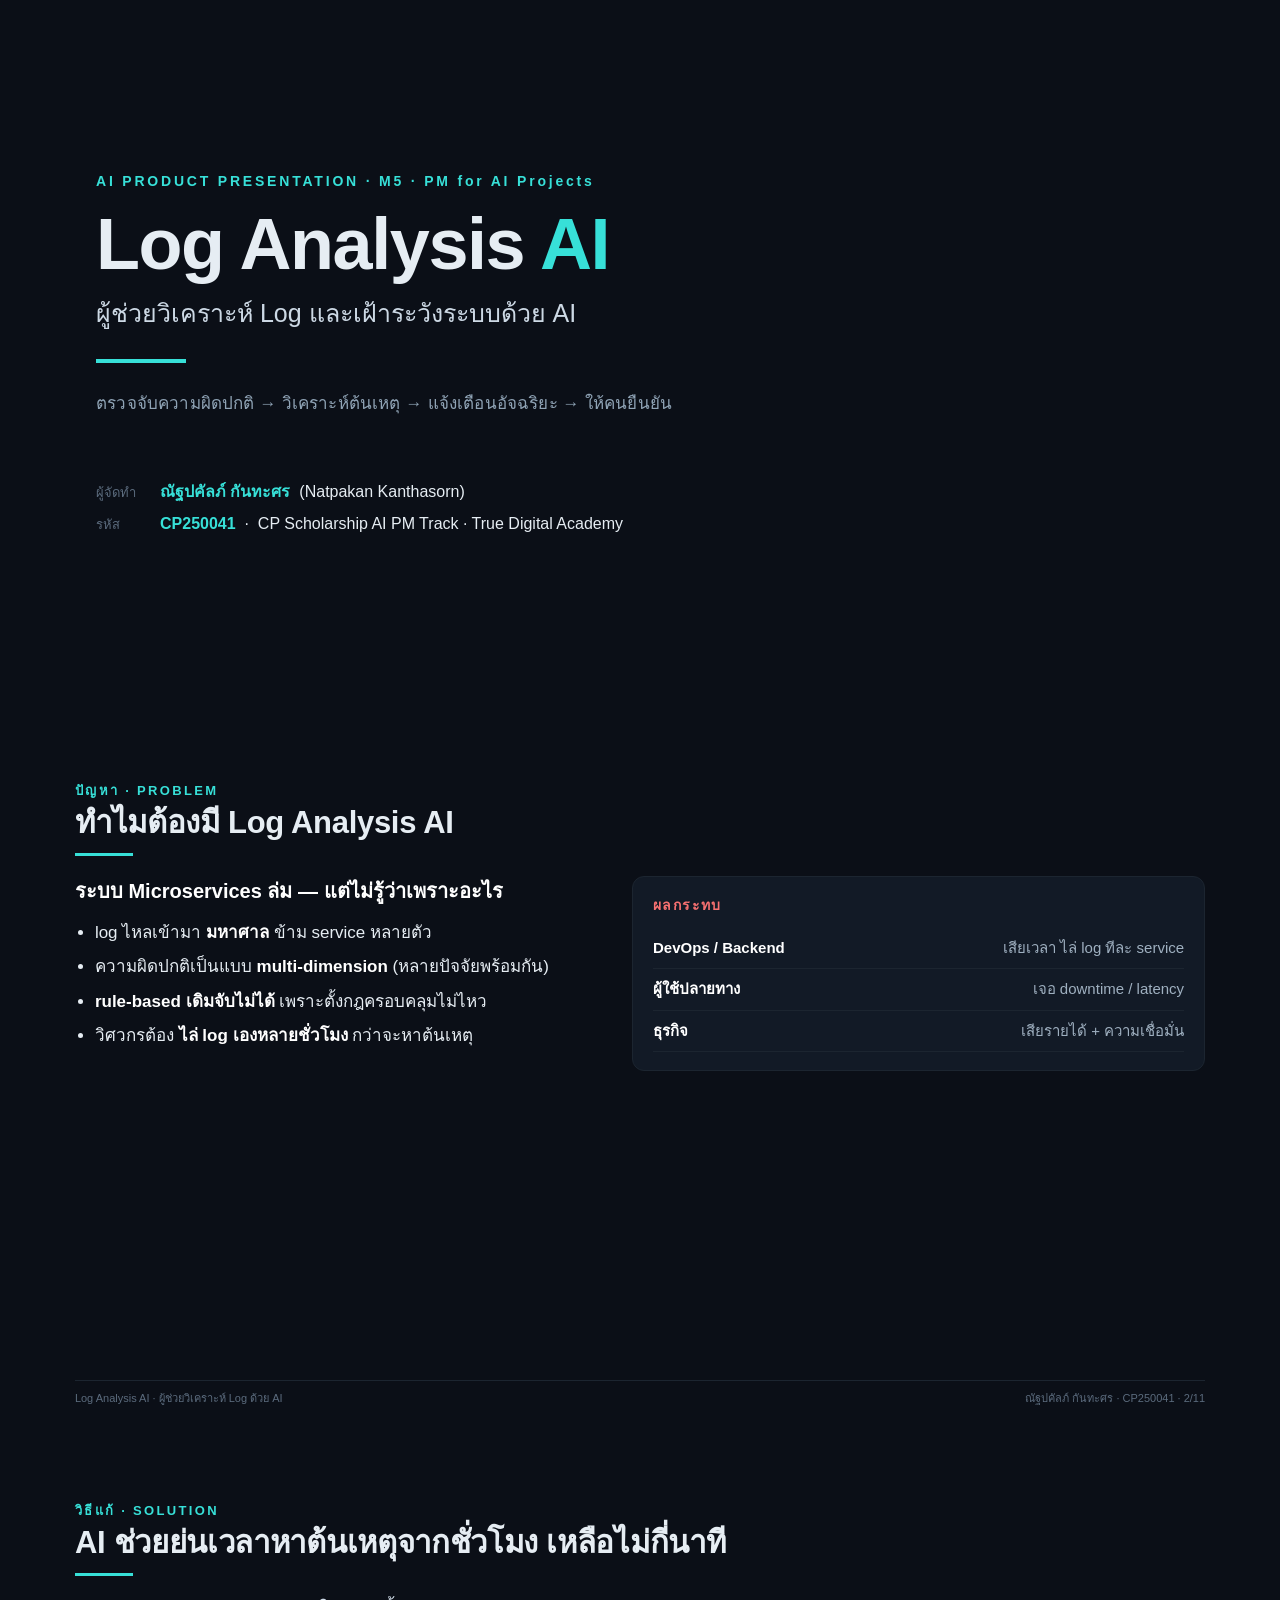
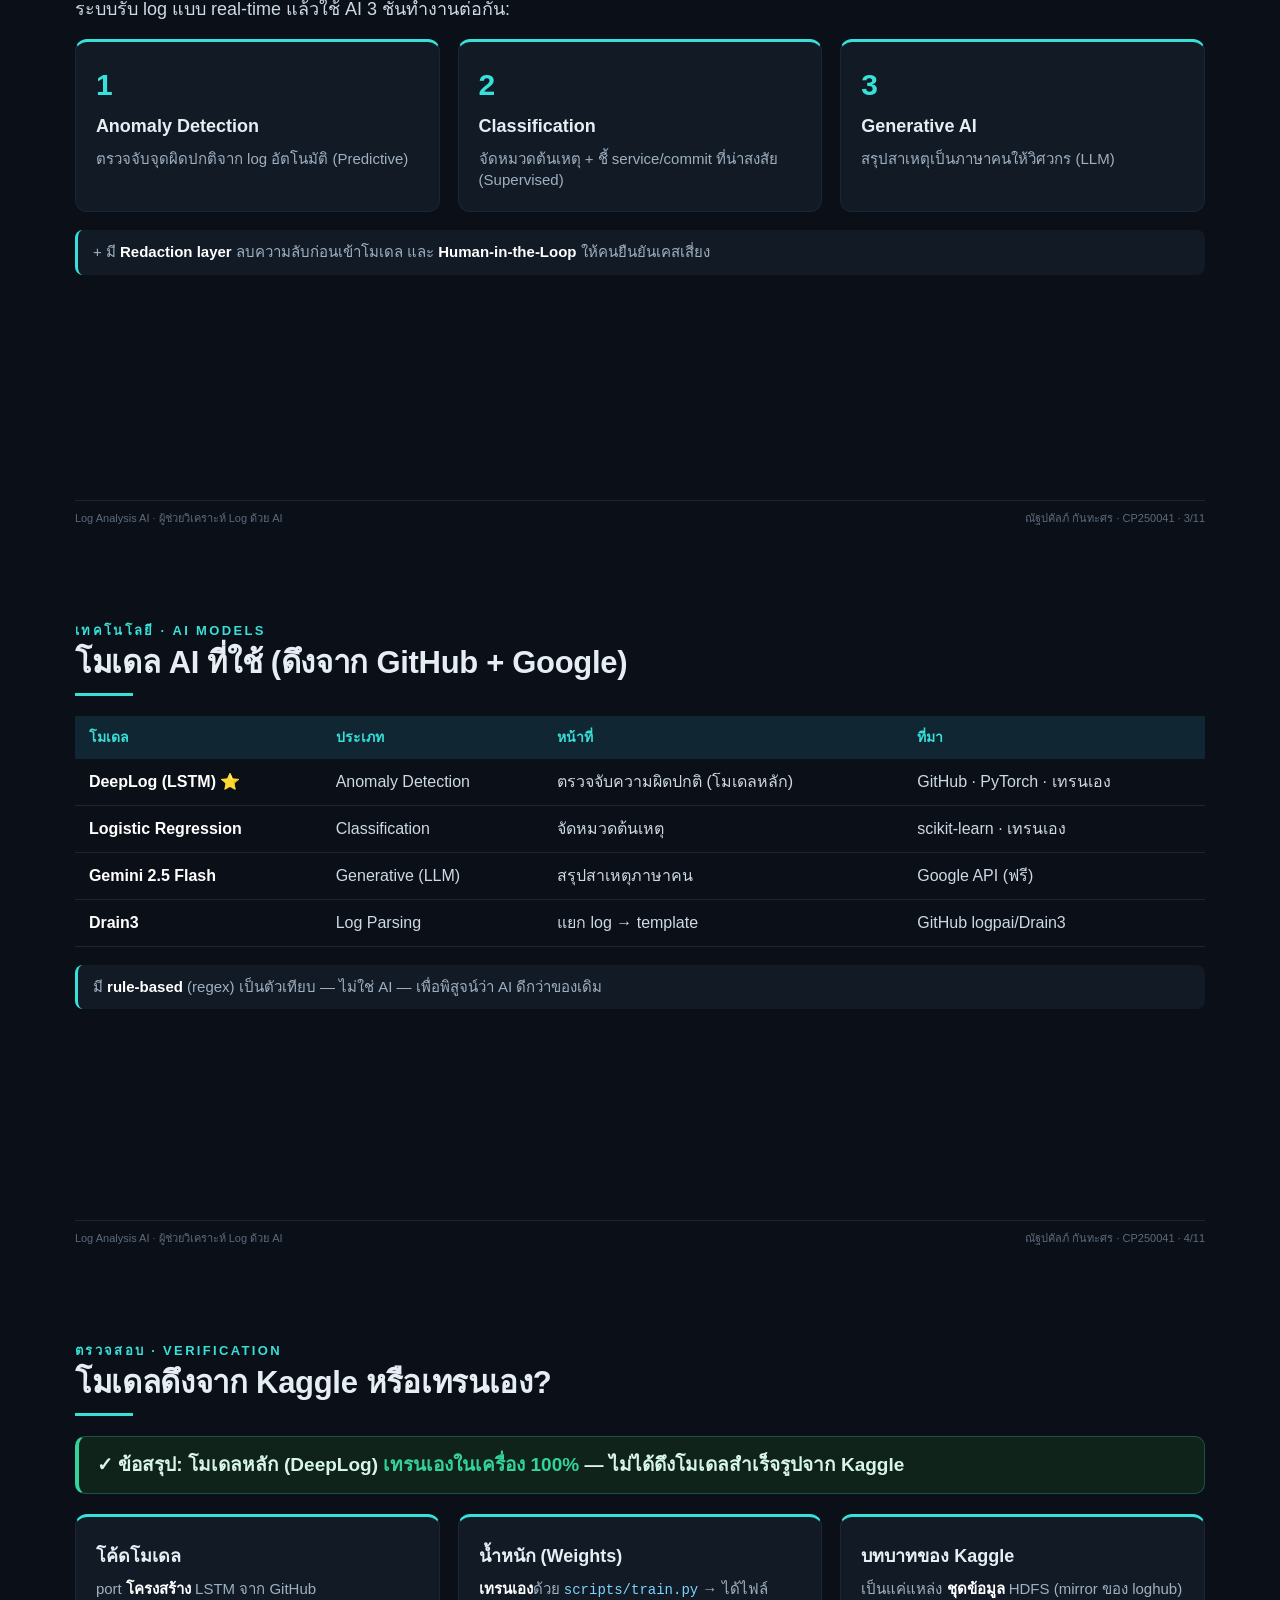
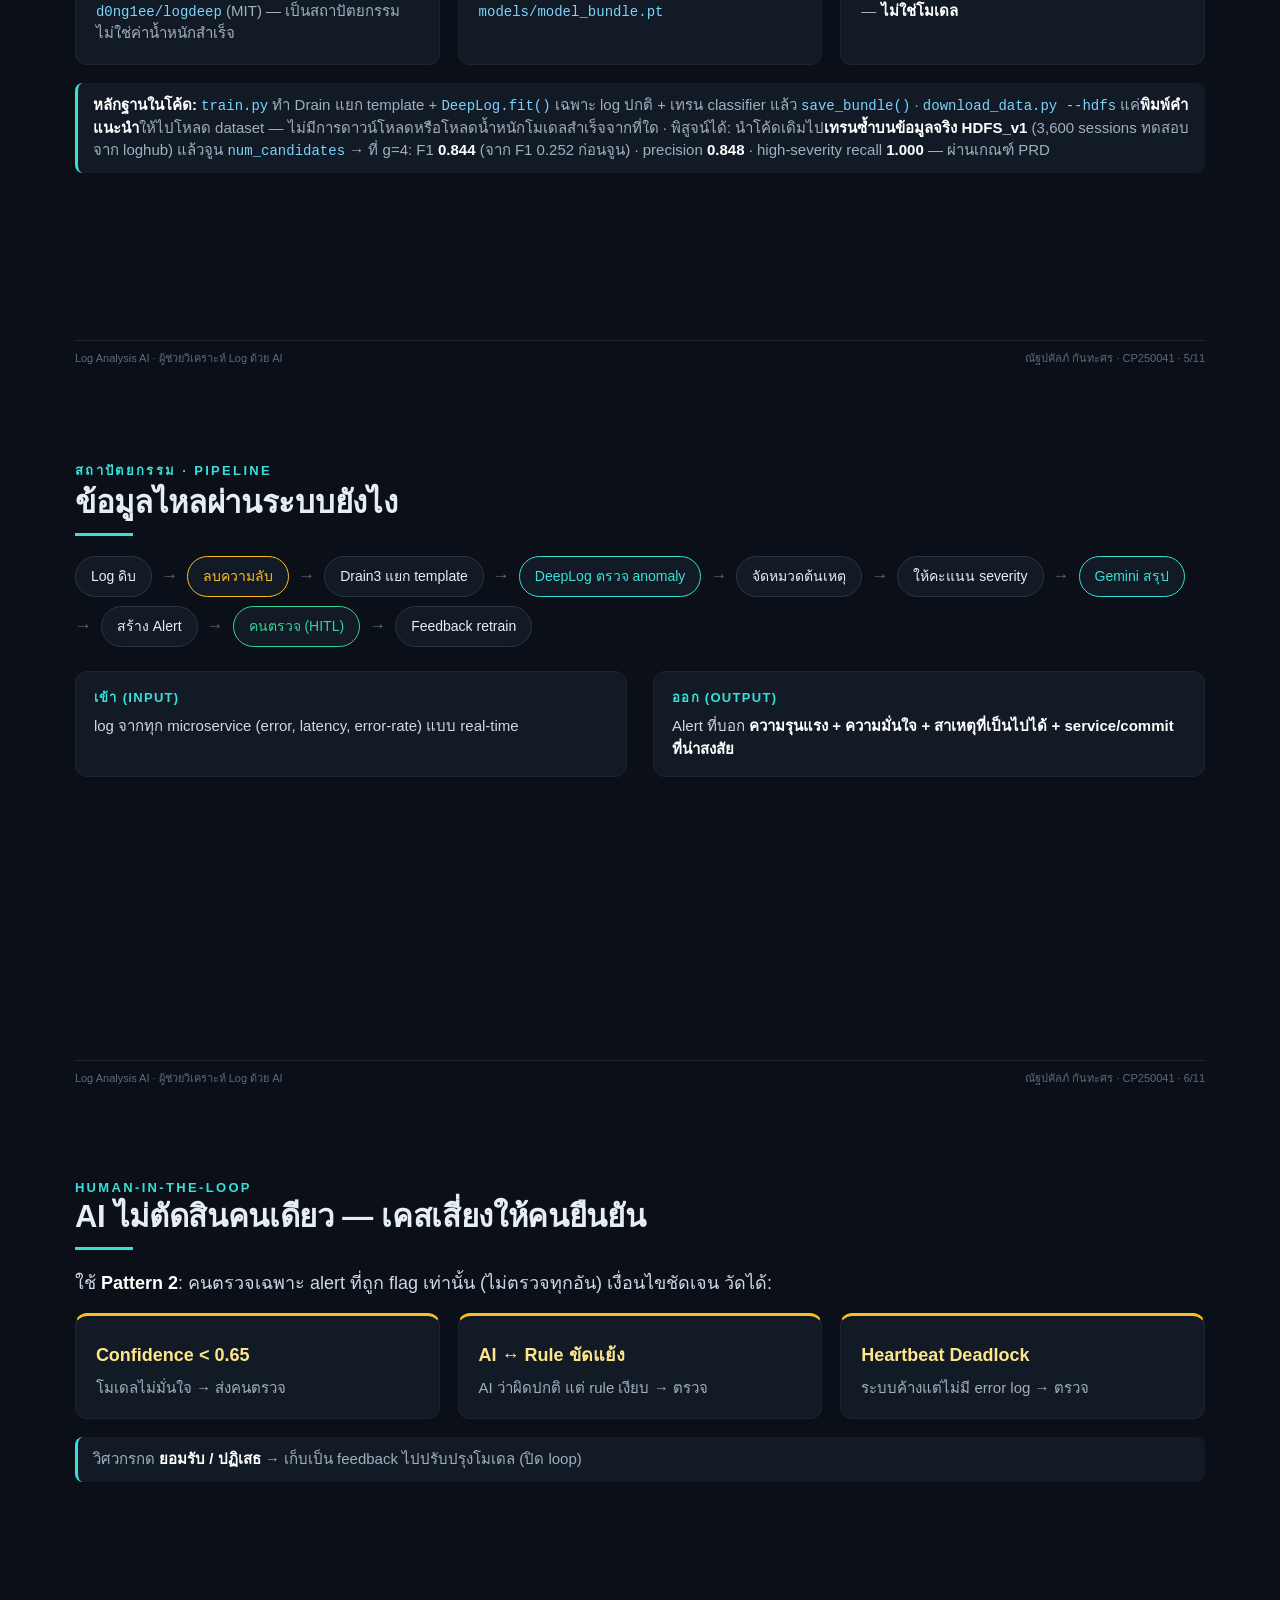
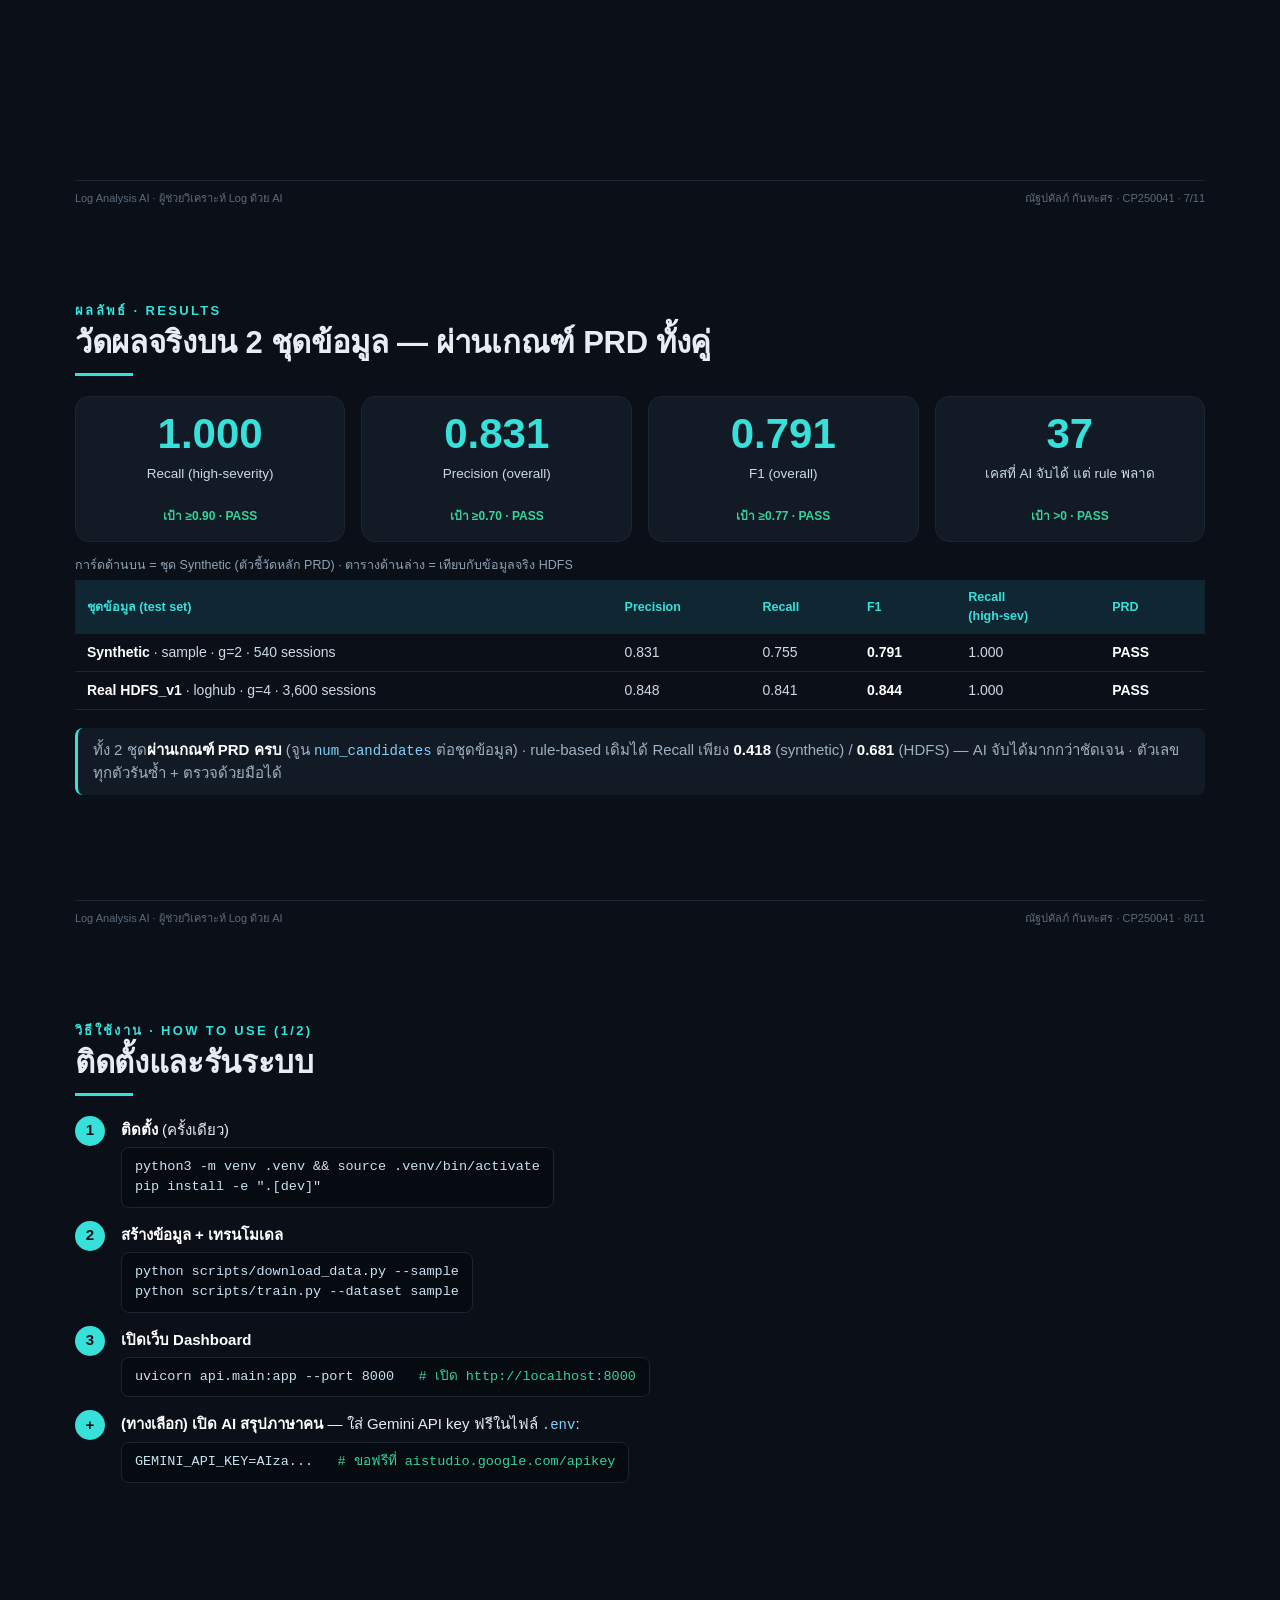
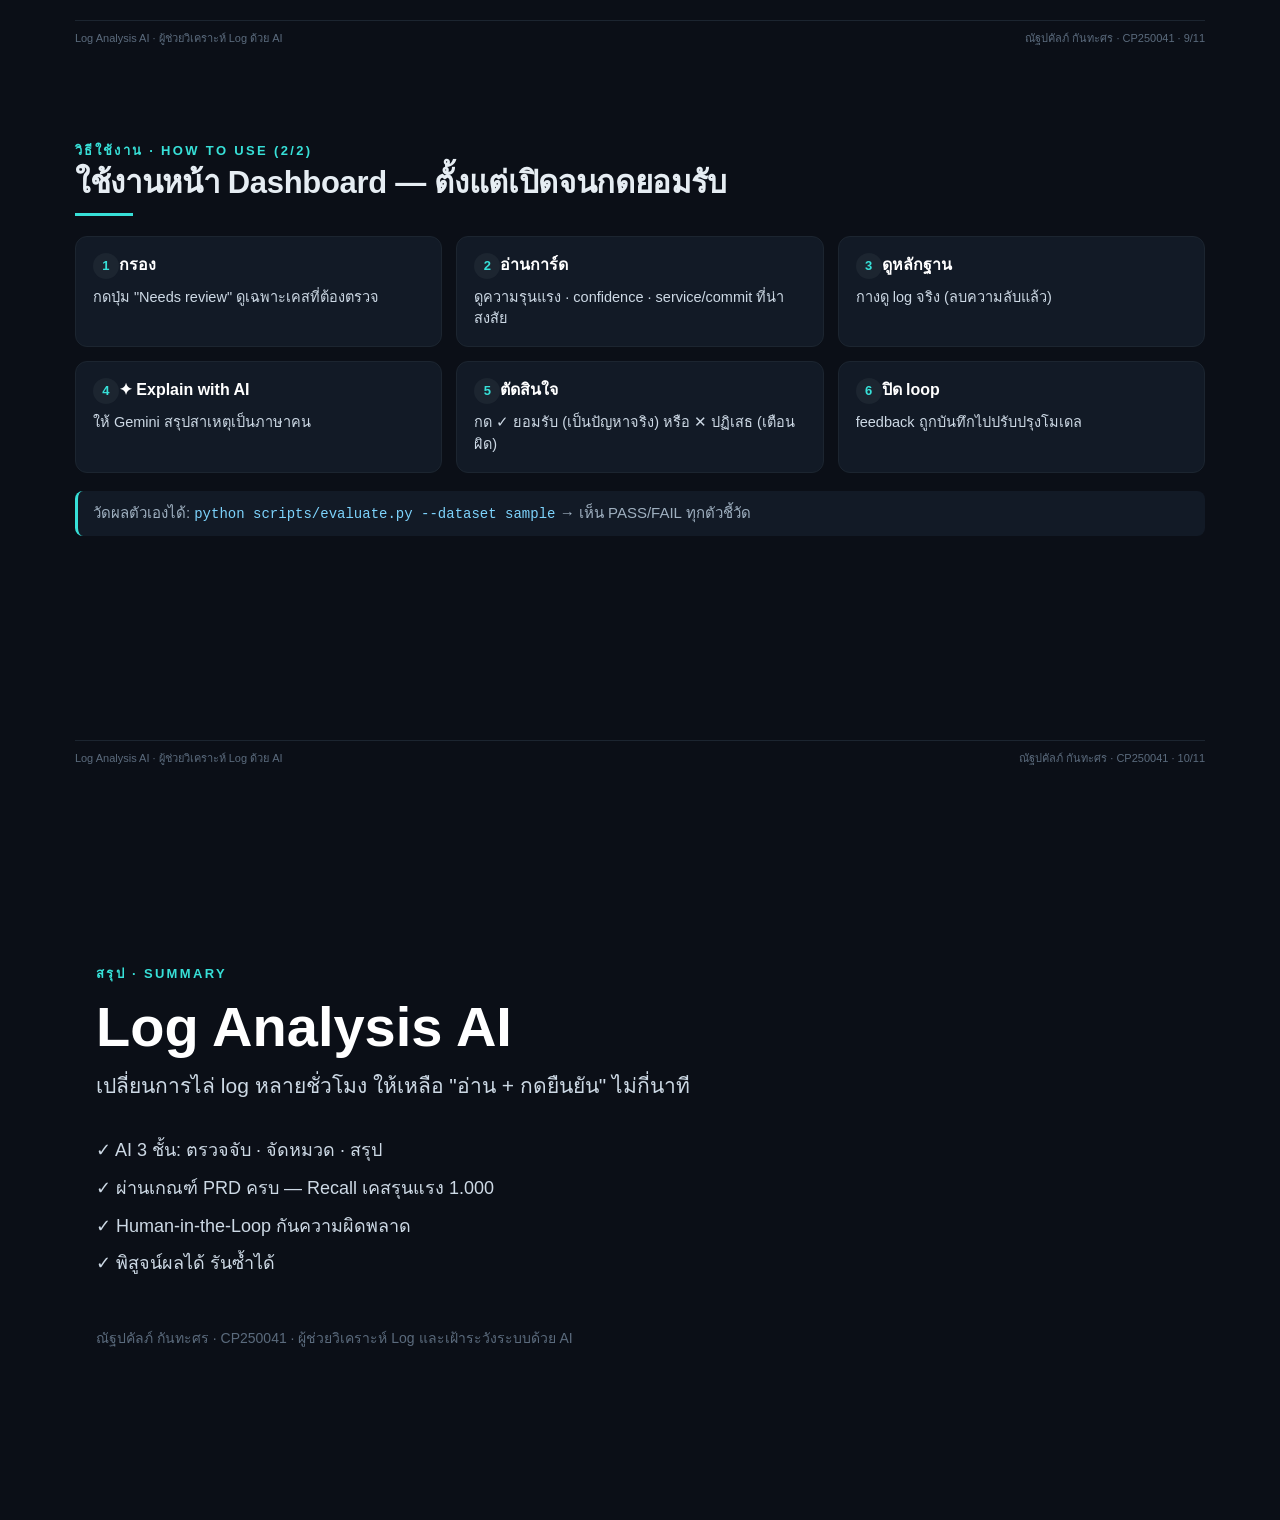
==== docs/LogAnalysisAI_Presentation.html @ 8578e6af "feat: real HDFS_v1 eval, num_candidates sweep, dataset comparison + slides - Add scripts/compare_dat" ====
<!DOCTYPE html><html lang="th"><head><meta charset="utf-8"><style>
  @page { size: 13.333in 7.5in; margin: 0; }
  * { box-sizing: border-box; margin: 0; padding: 0; }
  body { font-family: -apple-system, "Helvetica Neue", "Thonburi", sans-serif; color: #e6edf3; }
  .slide { width: 13.333in; height: 7.5in; padding: 0.62in 0.78in 0.7in; background: #0b0f17;
           page-break-after: always; position: relative; overflow: hidden; }
  .slide:last-child { page-break-after: auto; }
  .kicker { color: #37e0d8; font-size: 13px; letter-spacing: 0.18em; text-transform: uppercase; font-weight: 800; }
  .s-title { font-size: 31px; font-weight: 800; margin-top: 5px; letter-spacing: -0.01em; line-height: 1.1; }
  .rule { height: 3px; width: 58px; background: #37e0d8; margin: 13px 0 20px; }
  .content { font-size: 17px; line-height: 1.5; }
  .foot { position: absolute; left: 0.78in; right: 0.78in; bottom: 0.34in; display: flex;
          justify-content: space-between; color: #5b6b7d; font-size: 11px;
          border-top: 1px solid #1c2530; padding-top: 8px; }
  .lead { font-size: 18px; color: #cdd9e5; margin-bottom: 16px; }
  .note { margin-top: 18px; color: #9fb0c0; font-size: 15px; background: #121a26;
          border-left: 3px solid #37e0d8; padding: 11px 15px; border-radius: 8px; }
  ul { margin-left: 20px; } li { margin: 9px 0; }
  b { color: #fff; }
  code { font-family: "SF Mono", Menlo, "Thonburi", monospace; font-size: 14px; color: #7dd3fc; }
  .accent { color: #37e0d8; } .ok { color: #34d399; } .warn { color: #fbbf24; }
  .verdict { background: #10231b; border: 1px solid #1f5140; border-left: 4px solid #34d399;
             color: #d7f5e8; font-size: 19px; font-weight: 700; padding: 14px 18px;
             border-radius: 10px; margin-bottom: 20px; }
  .verdict b { color: #34d399; }

  /* cover */
  .cover { display: flex; flex-direction: column; justify-content: center; padding-left: 1in; }
  .cover-kicker { color: #37e0d8; font-size: 14px; letter-spacing: 0.2em; font-weight: 800; }
  .cover-title { font-size: 72px; font-weight: 900; letter-spacing: -0.02em; margin-top: 14px; }
  .cover-sub { font-size: 25px; color: #cdd9e5; margin-top: 8px; }
  .cover-rule { height: 4px; width: 90px; background: #37e0d8; margin: 26px 0; }
  .cover-tag { font-size: 17px; color: #8fa3b5; letter-spacing: 0.01em; }
  .cover-by { margin-top: 60px; font-size: 16px; line-height: 2; }
  .cover-by .lbl { color: #5b6b7d; display: inline-block; width: 64px; font-size: 13px; }
  .cover-by b { color: #37e0d8; }

  /* two columns */
  .two { display: flex; gap: 26px; }
  .two > div { flex: 1; }
  .big-q { font-size: 20px; color: #fff; font-weight: 700; margin-bottom: 14px; }
  .impact { background: #121a26; border: 1px solid #1c2530; border-radius: 12px; padding: 18px 20px; }
  .impact-h { color: #f87171; font-weight: 800; font-size: 14px; text-transform: uppercase; letter-spacing: 0.1em; margin-bottom: 12px; }
  .impact-row { display: flex; justify-content: space-between; padding: 9px 0; border-bottom: 1px solid #1c2530; font-size: 15px; }
  .impact-row span { color: #9fb0c0; }

  /* 3 cards */
  .cards3 { display: flex; gap: 18px; }
  .card { flex: 1; background: #121a26; border: 1px solid #1c2530; border-top: 3px solid #37e0d8;
          border-radius: 12px; padding: 20px; }
  .card-n { color: #37e0d8; font-size: 30px; font-weight: 900; }
  .card-t { font-size: 18px; font-weight: 800; margin: 6px 0 8px; }
  .card-d { color: #9fb0c0; font-size: 15px; line-height: 1.45; }
  .card.trig { border-top-color: #fbbf24; }
  .card.trig .card-t { color: #fde68a; }

  /* table */
  .tbl { width: 100%; border-collapse: collapse; font-size: 16px; }
  .tbl th { background: #102733; color: #37e0d8; text-align: left; padding: 11px 14px; font-size: 14px; }
  .tbl td { padding: 11px 14px; border-bottom: 1px solid #1c2530; color: #cdd9e5; }

  /* flow */
  .flow { display: flex; flex-wrap: wrap; align-items: center; gap: 9px; }
  .chip { background: #121a26; border: 1px solid #2a3645; border-radius: 999px; padding: 9px 15px; font-size: 14px; }
  .chip.accent { border-color: #37e0d8; color: #37e0d8; }
  .chip.warn { border-color: #fbbf24; color: #fbbf24; }
  .chip.ok { border-color: #34d399; color: #34d399; }
  .arr { color: #5b6b7d; }
  .box { background: #121a26; border: 1px solid #1c2530; border-radius: 12px; padding: 16px 18px; font-size: 15px; color: #cdd9e5; }
  .box-h { color: #37e0d8; font-weight: 800; font-size: 13px; text-transform: uppercase; letter-spacing: 0.1em; margin-bottom: 8px; }

  /* metrics */
  .metrics { display: flex; gap: 16px; }
  .metric { flex: 1; background: #121a26; border: 1px solid #1c2530; border-radius: 14px; padding: 16px 16px; text-align: center; }
  .mv { font-size: 42px; font-weight: 900; color: #37e0d8; line-height: 1; }
  .ml { font-size: 13.5px; color: #cdd9e5; margin: 9px 0 7px; min-height: 36px; }
  .mt { font-size: 12px; font-weight: 800; }
  .mt.ok { color: #34d399; }
  .cap { color: #8fa3b5; font-size: 12.5px; margin: 14px 0 6px; }
  .tbl.cmp { font-size: 14px; }
  .tbl.cmp th { padding: 8px 12px; font-size: 12.5px; }
  .tbl.cmp td { padding: 8px 12px; }
  .tbl.cmp td.ok { color: #34d399; }

  /* steps (how-to 1) */
  .steps { display: flex; flex-direction: column; gap: 13px; }
  .step { display: flex; gap: 16px; align-items: flex-start; }
  .step-n { flex: none; width: 30px; height: 30px; border-radius: 50%; background: #37e0d8; color: #0b0f17;
            font-weight: 900; display: flex; align-items: center; justify-content: center; font-size: 15px; }
  .step > div:last-child { font-size: 15px; padding-top: 3px; }
  .code { font-family: "SF Mono", Menlo, "Thonburi", monospace; font-size: 13.5px; color: #c8e1f0;
          background: #060a11; border: 1px solid #1c2530; border-radius: 8px; padding: 9px 13px; margin-top: 6px; white-space: pre-wrap; }
  .code .cmt { color: #34d399; }

  /* use grid (how-to 2) */
  .usegrid { display: grid; grid-template-columns: 1fr 1fr 1fr; gap: 14px; }
  .use { background: #121a26; border: 1px solid #1c2530; border-radius: 12px; padding: 16px 17px; font-size: 14.5px; color: #cdd9e5; position: relative; }
  .use b { font-size: 16px; }
  .use-n { width: 26px; height: 26px; border-radius: 50%; background: #1c2530; color: #37e0d8;
           font-weight: 800; display: inline-flex; align-items: center; justify-content: center; font-size: 13px; margin-bottom: 8px; }

  /* closing */
  .closing { display: flex; flex-direction: column; justify-content: center; padding-left: 1in; }
  .close-title { font-size: 56px; font-weight: 900; color: #fff; margin-top: 10px; }
  .close-sub { font-size: 21px; color: #cdd9e5; margin: 10px 0 30px; }
  .close-points { font-size: 18px; line-height: 2.1; color: #cdd9e5; }
  .close-points div { }
  .close-by { margin-top: 44px; color: #5b6b7d; font-size: 14px; }
</style></head><body>
<section class="slide cover">
      <div class="cover-kicker">AI PRODUCT PRESENTATION &middot; M5 · PM for AI Projects</div>
      <div class="cover-title">Log Analysis <span class="accent">AI</span></div>
      <div class="cover-sub">ผู้ช่วยวิเคราะห์ Log และเฝ้าระวังระบบด้วย AI</div>
      <div class="cover-rule"></div>
      <div class="cover-tag">ตรวจจับความผิดปกติ &rarr; วิเคราะห์ต้นเหตุ &rarr; แจ้งเตือนอัจฉริยะ &rarr; ให้คนยืนยัน</div>
      <div class="cover-by">
        <div><span class="lbl">ผู้จัดทำ</span><b>ณัฐปคัลภ์ กันทะศร</b> &nbsp;(Natpakan Kanthasorn)</div>
        <div><span class="lbl">รหัส</span><b>CP250041</b> &nbsp;&middot;&nbsp; CP Scholarship AI PM Track &middot; True Digital Academy</div>
      </div>
    </section>
<section class="slide">
      <div class="kicker">ปัญหา · Problem</div>
      <div class="s-title">ทำไมต้องมี Log Analysis AI</div>
      <div class="rule"></div>
      <div class="content">
      <div class="two">
        <div>
          <p class="big-q">ระบบ Microservices ล่ม — แต่ไม่รู้ว่าเพราะอะไร</p>
          <ul>
            <li>log ไหลเข้ามา <b>มหาศาล</b> ข้าม service หลายตัว</li>
            <li>ความผิดปกติเป็นแบบ <b>multi-dimension</b> (หลายปัจจัยพร้อมกัน)</li>
            <li><b>rule-based เดิมจับไม่ได้</b> เพราะตั้งกฎครอบคลุมไม่ไหว</li>
            <li>วิศวกรต้อง <b>ไล่ log เองหลายชั่วโมง</b> กว่าจะหาต้นเหตุ</li>
          </ul>
        </div>
        <div class="impact">
          <div class="impact-h">ผลกระทบ</div>
          <div class="impact-row"><b>DevOps / Backend</b><span>เสียเวลา ไล่ log ทีละ service</span></div>
          <div class="impact-row"><b>ผู้ใช้ปลายทาง</b><span>เจอ downtime / latency</span></div>
          <div class="impact-row"><b>ธุรกิจ</b><span>เสียรายได้ + ความเชื่อมั่น</span></div>
        </div>
      </div></div>
      <div class="foot"><span>Log Analysis AI &middot; ผู้ช่วยวิเคราะห์ Log ด้วย AI</span>
        <span>ณัฐปคัลภ์ กันทะศร &middot; CP250041 &middot; 2/11</span></div>
    </section>
<section class="slide">
      <div class="kicker">วิธีแก้ · Solution</div>
      <div class="s-title">AI ช่วยย่นเวลาหาต้นเหตุจากชั่วโมง เหลือไม่กี่นาที</div>
      <div class="rule"></div>
      <div class="content">
      <p class="lead">ระบบรับ log แบบ real-time แล้วใช้ AI 3 ชั้นทำงานต่อกัน:</p>
      <div class="cards3">
        <div class="card"><div class="card-n">1</div><div class="card-t">Anomaly Detection</div>
          <div class="card-d">ตรวจจับจุดผิดปกติจาก log อัตโนมัติ (Predictive)</div></div>
        <div class="card"><div class="card-n">2</div><div class="card-t">Classification</div>
          <div class="card-d">จัดหมวดต้นเหตุ + ชี้ service/commit ที่น่าสงสัย (Supervised)</div></div>
        <div class="card"><div class="card-n">3</div><div class="card-t">Generative AI</div>
          <div class="card-d">สรุปสาเหตุเป็นภาษาคนให้วิศวกร (LLM)</div></div>
      </div>
      <p class="note">+ มี <b>Redaction layer</b> ลบความลับก่อนเข้าโมเดล และ <b>Human-in-the-Loop</b> ให้คนยืนยันเคสเสี่ยง</p>
    </div>
      <div class="foot"><span>Log Analysis AI &middot; ผู้ช่วยวิเคราะห์ Log ด้วย AI</span>
        <span>ณัฐปคัลภ์ กันทะศร &middot; CP250041 &middot; 3/11</span></div>
    </section>
<section class="slide">
      <div class="kicker">เทคโนโลยี · AI Models</div>
      <div class="s-title">โมเดล AI ที่ใช้ (ดึงจาก GitHub + Google)</div>
      <div class="rule"></div>
      <div class="content">
      <table class="tbl">
        <tr><th>โมเดล</th><th>ประเภท</th><th>หน้าที่</th><th>ที่มา</th></tr>
        <tr><td><b>DeepLog (LSTM)</b> ⭐</td><td>Anomaly Detection</td><td>ตรวจจับความผิดปกติ (โมเดลหลัก)</td><td>GitHub · PyTorch · เทรนเอง</td></tr>
        <tr><td><b>Logistic Regression</b></td><td>Classification</td><td>จัดหมวดต้นเหตุ</td><td>scikit-learn · เทรนเอง</td></tr>
        <tr><td><b>Gemini 2.5 Flash</b></td><td>Generative (LLM)</td><td>สรุปสาเหตุภาษาคน</td><td>Google API (ฟรี)</td></tr>
        <tr><td><b>Drain3</b></td><td>Log Parsing</td><td>แยก log → template</td><td>GitHub logpai/Drain3</td></tr>
      </table>
      <p class="note">มี <b>rule-based</b> (regex) เป็นตัวเทียบ — ไม่ใช่ AI — เพื่อพิสูจน์ว่า AI ดีกว่าของเดิม</p>
    </div>
      <div class="foot"><span>Log Analysis AI &middot; ผู้ช่วยวิเคราะห์ Log ด้วย AI</span>
        <span>ณัฐปคัลภ์ กันทะศร &middot; CP250041 &middot; 4/11</span></div>
    </section>
<section class="slide">
      <div class="kicker">ตรวจสอบ · Verification</div>
      <div class="s-title">โมเดลดึงจาก Kaggle หรือเทรนเอง?</div>
      <div class="rule"></div>
      <div class="content">
      <div class="verdict">✓ ข้อสรุป: โมเดลหลัก (DeepLog) <b>เทรนเองในเครื่อง 100%</b> — ไม่ได้ดึงโมเดลสำเร็จรูปจาก Kaggle</div>
      <div class="cards3">
        <div class="card"><div class="card-t">โค้ดโมเดล</div>
          <div class="card-d">port <b>โครงสร้าง</b> LSTM จาก GitHub <code>d0ng1ee/logdeep</code> (MIT) — เป็นสถาปัตยกรรม ไม่ใช่ค่าน้ำหนักสำเร็จ</div></div>
        <div class="card"><div class="card-t">น้ำหนัก (Weights)</div>
          <div class="card-d"><b>เทรนเอง</b>ด้วย <code>scripts/train.py</code> → ได้ไฟล์ <code>models/model_bundle.pt</code></div></div>
        <div class="card"><div class="card-t">บทบาทของ Kaggle</div>
          <div class="card-d">เป็นแค่แหล่ง <b>ชุดข้อมูล</b> HDFS (mirror ของ loghub) — <b>ไม่ใช่โมเดล</b></div></div>
      </div>
      <p class="note"><b>หลักฐานในโค้ด:</b> <code>train.py</code> ทำ Drain แยก template + <code>DeepLog.fit()</code> เฉพาะ log ปกติ + เทรน classifier แล้ว <code>save_bundle()</code> ·
        <code>download_data.py --hdfs</code> แค่<b>พิมพ์คำแนะนำ</b>ให้ไปโหลด dataset — ไม่มีการดาวน์โหลดหรือโหลดน้ำหนักโมเดลสำเร็จจากที่ใด · พิสูจน์ได้: นำโค้ดเดิมไป<b>เทรนซ้ำบนข้อมูลจริง HDFS_v1</b> (3,600 sessions ทดสอบ จาก loghub) แล้วจูน <code>num_candidates</code> → ที่ g=4: F1 <b>0.844</b> (จาก F1 0.252 ก่อนจูน) · precision <b>0.848</b> · high-severity recall <b>1.000</b> — ผ่านเกณฑ์ PRD</p>
    </div>
      <div class="foot"><span>Log Analysis AI &middot; ผู้ช่วยวิเคราะห์ Log ด้วย AI</span>
        <span>ณัฐปคัลภ์ กันทะศร &middot; CP250041 &middot; 5/11</span></div>
    </section>
<section class="slide">
      <div class="kicker">สถาปัตยกรรม · Pipeline</div>
      <div class="s-title">ข้อมูลไหลผ่านระบบยังไง</div>
      <div class="rule"></div>
      <div class="content">
      <div class="flow"><span class="chip ">Log ดิบ</span> <span class='arr'>&rarr;</span> <span class="chip warn">ลบความลับ</span> <span class='arr'>&rarr;</span> <span class="chip ">Drain3 แยก template</span> <span class='arr'>&rarr;</span> <span class="chip accent">DeepLog ตรวจ anomaly</span> <span class='arr'>&rarr;</span> <span class="chip ">จัดหมวดต้นเหตุ</span> <span class='arr'>&rarr;</span> <span class="chip ">ให้คะแนน severity</span> <span class='arr'>&rarr;</span> <span class="chip accent">Gemini สรุป</span> <span class='arr'>&rarr;</span> <span class="chip ">สร้าง Alert</span> <span class='arr'>&rarr;</span> <span class="chip ok">คนตรวจ (HITL)</span> <span class='arr'>&rarr;</span> <span class="chip ">Feedback retrain</span></div>
      <div class="two" style="margin-top:24px">
        <div class="box"><div class="box-h">เข้า (Input)</div>
          log จากทุก microservice (error, latency, error-rate) แบบ real-time</div>
        <div class="box"><div class="box-h">ออก (Output)</div>
          Alert ที่บอก <b>ความรุนแรง + ความมั่นใจ + สาเหตุที่เป็นไปได้ + service/commit ที่น่าสงสัย</b></div>
      </div>
    </div>
      <div class="foot"><span>Log Analysis AI &middot; ผู้ช่วยวิเคราะห์ Log ด้วย AI</span>
        <span>ณัฐปคัลภ์ กันทะศร &middot; CP250041 &middot; 6/11</span></div>
    </section>
<section class="slide">
      <div class="kicker">Human-in-the-Loop</div>
      <div class="s-title">AI ไม่ตัดสินคนเดียว — เคสเสี่ยงให้คนยืนยัน</div>
      <div class="rule"></div>
      <div class="content">
      <p class="lead">ใช้ <b>Pattern 2</b>: คนตรวจเฉพาะ alert ที่ถูก flag เท่านั้น (ไม่ตรวจทุกอัน) เงื่อนไขชัดเจน วัดได้:</p>
      <div class="cards3">
        <div class="card trig"><div class="card-t">Confidence &lt; 0.65</div>
          <div class="card-d">โมเดลไม่มั่นใจ → ส่งคนตรวจ</div></div>
        <div class="card trig"><div class="card-t">AI ↔ Rule ขัดแย้ง</div>
          <div class="card-d">AI ว่าผิดปกติ แต่ rule เงียบ → ตรวจ</div></div>
        <div class="card trig"><div class="card-t">Heartbeat Deadlock</div>
          <div class="card-d">ระบบค้างแต่ไม่มี error log → ตรวจ</div></div>
      </div>
      <p class="note">วิศวกรกด <b>ยอมรับ / ปฏิเสธ</b> &rarr; เก็บเป็น feedback ไปปรับปรุงโมเดล (ปิด loop)</p>
    </div>
      <div class="foot"><span>Log Analysis AI &middot; ผู้ช่วยวิเคราะห์ Log ด้วย AI</span>
        <span>ณัฐปคัลภ์ กันทะศร &middot; CP250041 &middot; 7/11</span></div>
    </section>
<section class="slide">
      <div class="kicker">ผลลัพธ์ · Results</div>
      <div class="s-title">วัดผลจริงบน 2 ชุดข้อมูล — ผ่านเกณฑ์ PRD ทั้งคู่</div>
      <div class="rule"></div>
      <div class="content">
      <div class="metrics">
        <div class="metric"><div class="mv">1.000</div><div class="ml">Recall (high-severity)</div><div class="mt ok">เป้า ≥0.90 · PASS</div></div>
        <div class="metric"><div class="mv">0.831</div><div class="ml">Precision (overall)</div><div class="mt ok">เป้า ≥0.70 · PASS</div></div>
        <div class="metric"><div class="mv">0.791</div><div class="ml">F1 (overall)</div><div class="mt ok">เป้า ≥0.77 · PASS</div></div>
        <div class="metric"><div class="mv">37</div><div class="ml">เคสที่ AI จับได้ แต่ rule พลาด</div><div class="mt ok">เป้า &gt;0 · PASS</div></div>
      </div>
      <div class="cap">การ์ดด้านบน = ชุด Synthetic (ตัวชี้วัดหลัก PRD) · ตารางด้านล่าง = เทียบกับข้อมูลจริง HDFS</div>
      
      <table class="tbl cmp">
        <tr><th>ชุดข้อมูล (test set)</th><th>Precision</th><th>Recall</th><th>F1</th>
          <th>Recall<br>(high-sev)</th><th>PRD</th></tr>
        <tr><td><b>Synthetic</b> · sample · g=2 · 540 sessions</td>
          <td>0.831</td><td>0.755</td><td><b>0.791</b></td>
          <td>1.000</td><td class="ok"><b>PASS</b></td></tr>
        <tr><td><b>Real HDFS_v1</b> · loghub · g=4 · 3,600 sessions</td>
          <td>0.848</td><td>0.841</td><td><b>0.844</b></td>
          <td>1.000</td><td class="ok"><b>PASS</b></td></tr>
      </table>
      <p class="note">ทั้ง 2 ชุด<b>ผ่านเกณฑ์ PRD ครบ</b> (จูน <code>num_candidates</code> ต่อชุดข้อมูล) ·
        rule-based เดิมได้ Recall เพียง <b>0.418</b> (synthetic) / <b>0.681</b> (HDFS) —
        AI จับได้มากกว่าชัดเจน · ตัวเลขทุกตัวรันซ้ำ + ตรวจด้วยมือได้</p>
    </div>
      <div class="foot"><span>Log Analysis AI &middot; ผู้ช่วยวิเคราะห์ Log ด้วย AI</span>
        <span>ณัฐปคัลภ์ กันทะศร &middot; CP250041 &middot; 8/11</span></div>
    </section>
<section class="slide">
      <div class="kicker">วิธีใช้งาน · How to Use (1/2)</div>
      <div class="s-title">ติดตั้งและรันระบบ</div>
      <div class="rule"></div>
      <div class="content">
      <div class="steps">
        <div class="step"><div class="step-n">1</div><div><b>ติดตั้ง</b> (ครั้งเดียว)
          <div class="code">python3 -m venv .venv && source .venv/bin/activate
pip install -e ".[dev]"</div></div></div>
        <div class="step"><div class="step-n">2</div><div><b>สร้างข้อมูล + เทรนโมเดล</b>
          <div class="code">python scripts/download_data.py --sample
python scripts/train.py --dataset sample</div></div></div>
        <div class="step"><div class="step-n">3</div><div><b>เปิดเว็บ Dashboard</b>
          <div class="code">uvicorn api.main:app --port 8000   <span class="cmt"># เปิด http://localhost:8000</span></div></div></div>
        <div class="step"><div class="step-n">+</div><div><b>(ทางเลือก) เปิด AI สรุปภาษาคน</b> — ใส่ Gemini API key ฟรีในไฟล์ <code>.env</code>:
          <div class="code">GEMINI_API_KEY=AIza...   <span class="cmt"># ขอฟรีที่ aistudio.google.com/apikey</span></div></div></div>
      </div>
    </div>
      <div class="foot"><span>Log Analysis AI &middot; ผู้ช่วยวิเคราะห์ Log ด้วย AI</span>
        <span>ณัฐปคัลภ์ กันทะศร &middot; CP250041 &middot; 9/11</span></div>
    </section>
<section class="slide">
      <div class="kicker">วิธีใช้งาน · How to Use (2/2)</div>
      <div class="s-title">ใช้งานหน้า Dashboard — ตั้งแต่เปิดจนกดยอมรับ</div>
      <div class="rule"></div>
      <div class="content">
      <div class="usegrid">
        <div class="use"><div class="use-n">1</div><b>กรอง</b><br>กดปุ่ม "Needs review" ดูเฉพาะเคสที่ต้องตรวจ</div>
        <div class="use"><div class="use-n">2</div><b>อ่านการ์ด</b><br>ดูความรุนแรง · confidence · service/commit ที่น่าสงสัย</div>
        <div class="use"><div class="use-n">3</div><b>ดูหลักฐาน</b><br>กางดู log จริง (ลบความลับแล้ว)</div>
        <div class="use"><div class="use-n">4</div><b>✦ Explain with AI</b><br>ให้ Gemini สรุปสาเหตุเป็นภาษาคน</div>
        <div class="use"><div class="use-n">5</div><b>ตัดสินใจ</b><br>กด ✓ ยอมรับ (เป็นปัญหาจริง) หรือ ✕ ปฏิเสธ (เตือนผิด)</div>
        <div class="use"><div class="use-n">6</div><b>ปิด loop</b><br>feedback ถูกบันทึกไปปรับปรุงโมเดล</div>
      </div>
      <p class="note">วัดผลตัวเองได้: <code>python scripts/evaluate.py --dataset sample</code> → เห็น PASS/FAIL ทุกตัวชี้วัด</p>
    </div>
      <div class="foot"><span>Log Analysis AI &middot; ผู้ช่วยวิเคราะห์ Log ด้วย AI</span>
        <span>ณัฐปคัลภ์ กันทะศร &middot; CP250041 &middot; 10/11</span></div>
    </section>
<section class="slide closing">
      <div class="kicker">สรุป · Summary</div>
      <div class="close-title">Log Analysis AI</div>
      <div class="close-sub">เปลี่ยนการไล่ log หลายชั่วโมง ให้เหลือ "อ่าน + กดยืนยัน" ไม่กี่นาที</div>
      <div class="close-points">
        <div>✓ AI 3 ชั้น: ตรวจจับ · จัดหมวด · สรุป</div>
        <div>✓ ผ่านเกณฑ์ PRD ครบ — Recall เคสรุนแรง 1.000</div>
        <div>✓ Human-in-the-Loop กันความผิดพลาด</div>
        <div>✓ พิสูจน์ผลได้ รันซ้ำได้</div>
      </div>
      <div class="close-by">ณัฐปคัลภ์ กันทะศร &middot; CP250041 &middot; ผู้ช่วยวิเคราะห์ Log และเฝ้าระวังระบบด้วย AI</div>
    </section></body></html>
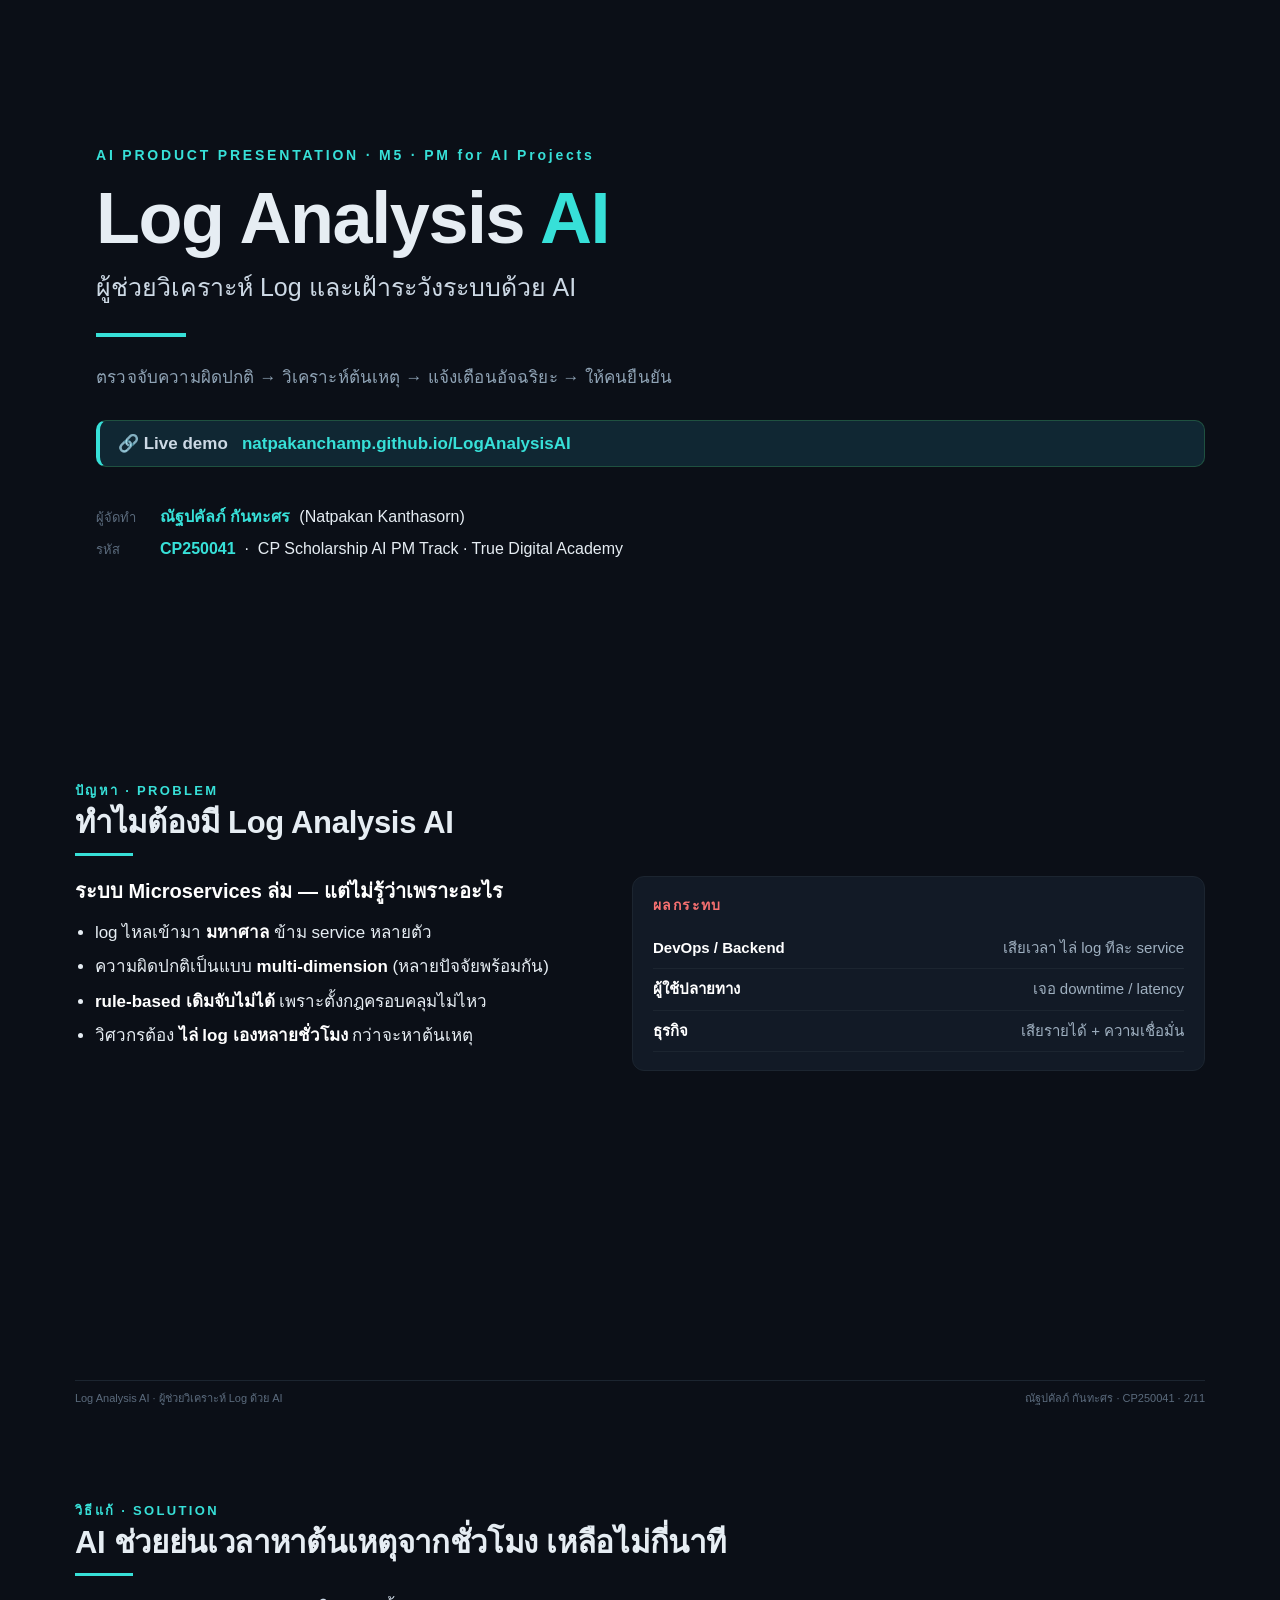
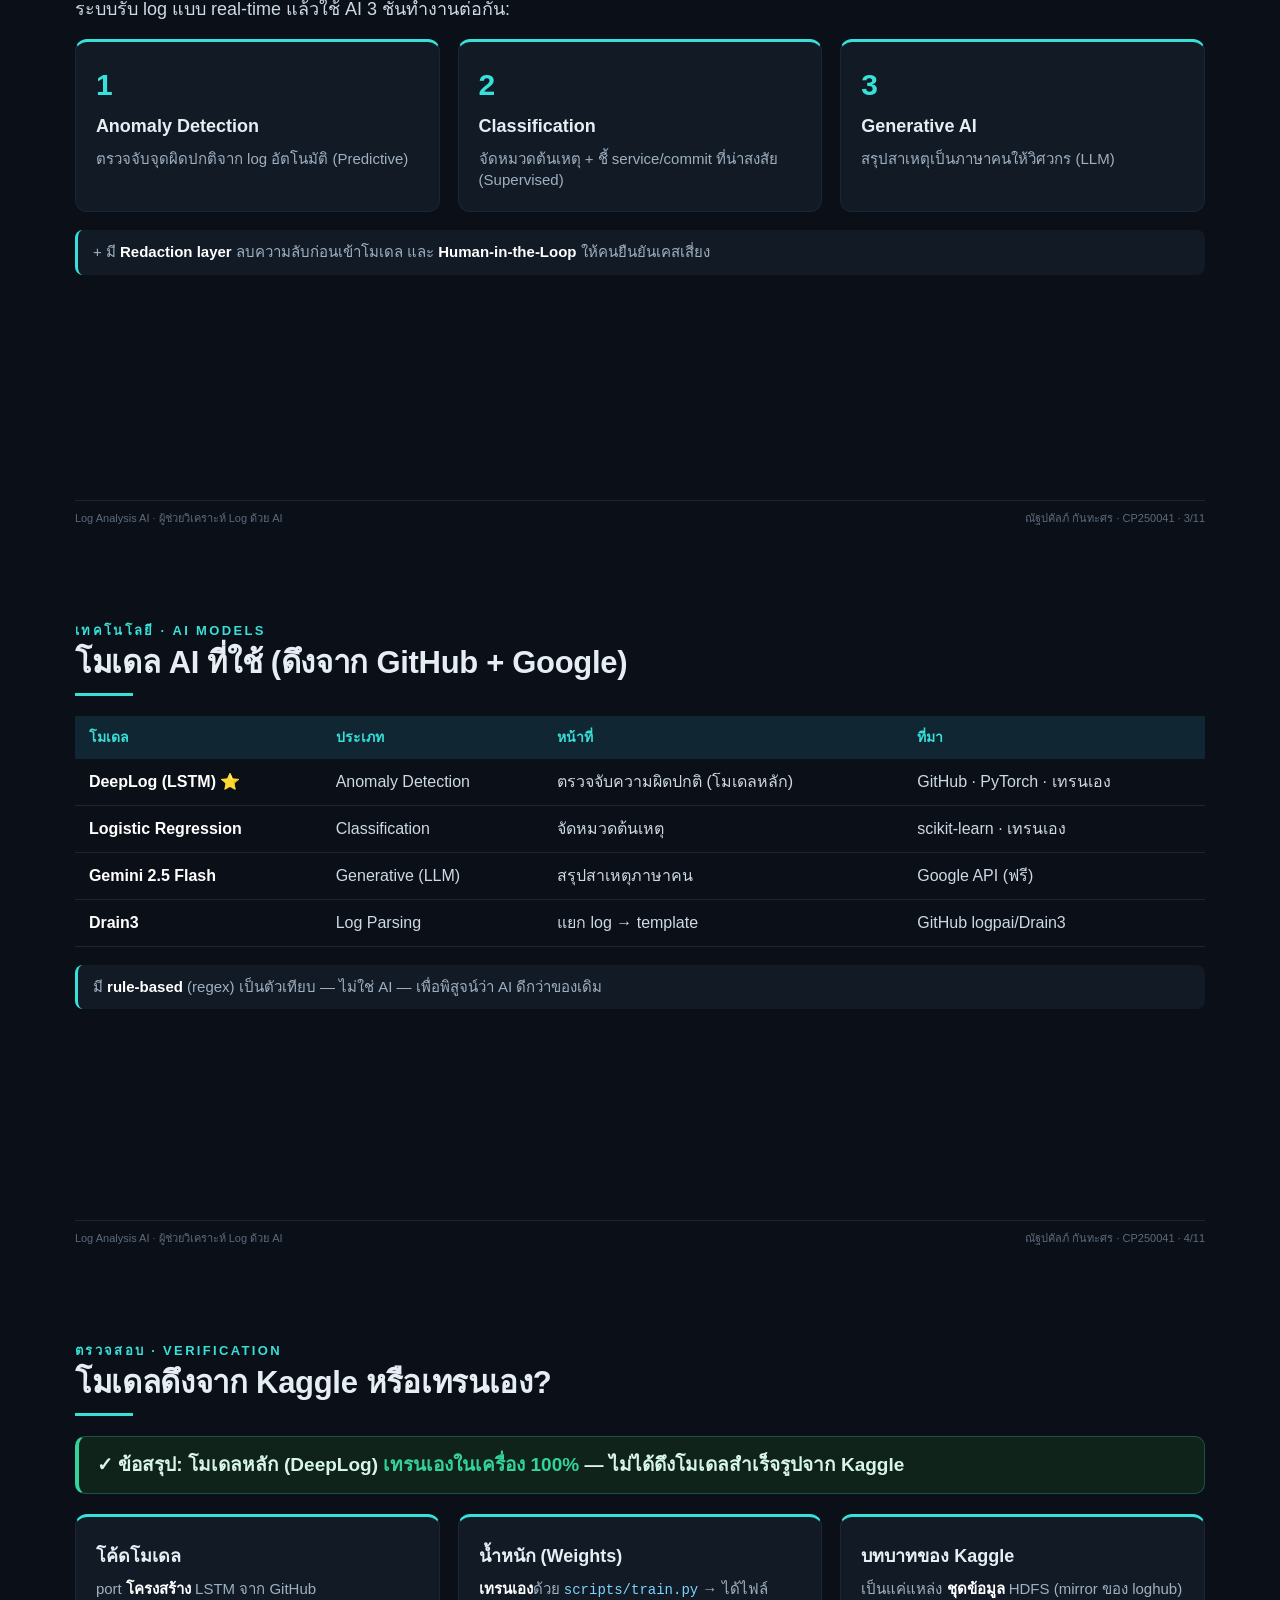
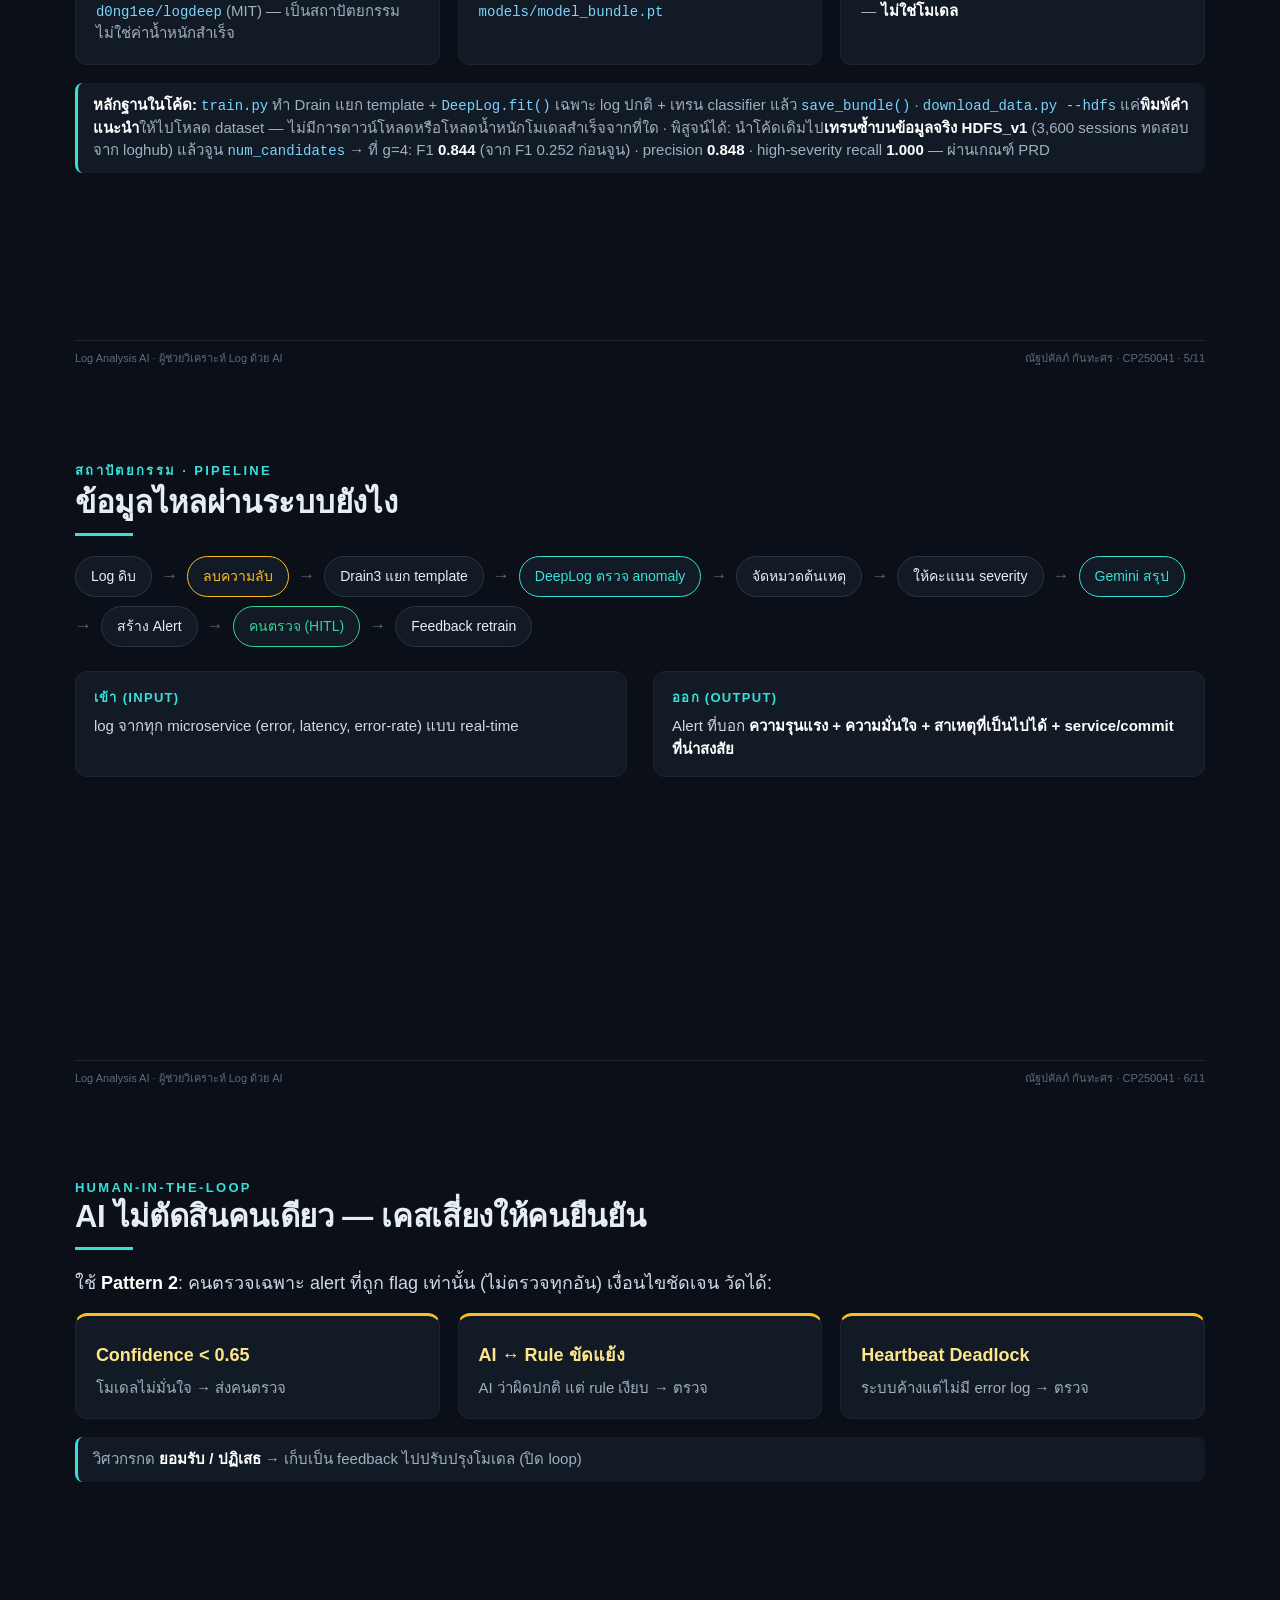
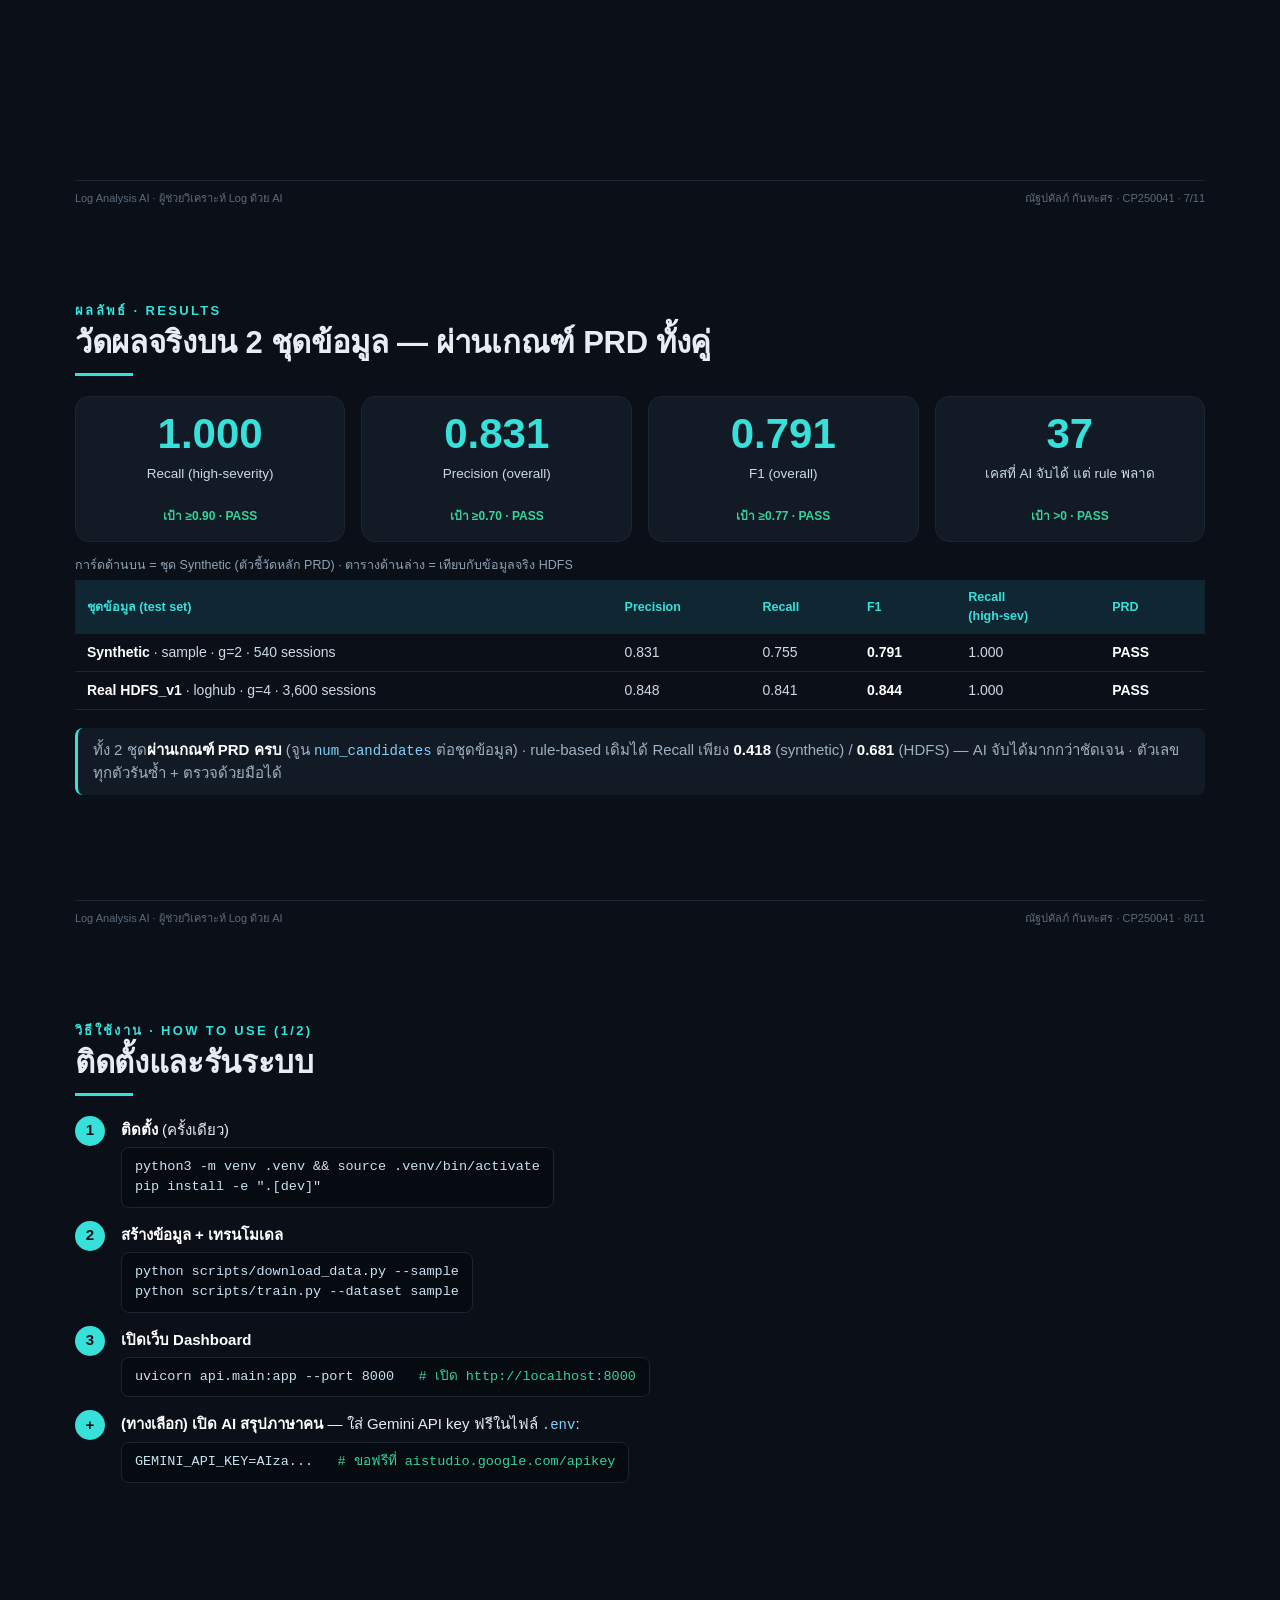
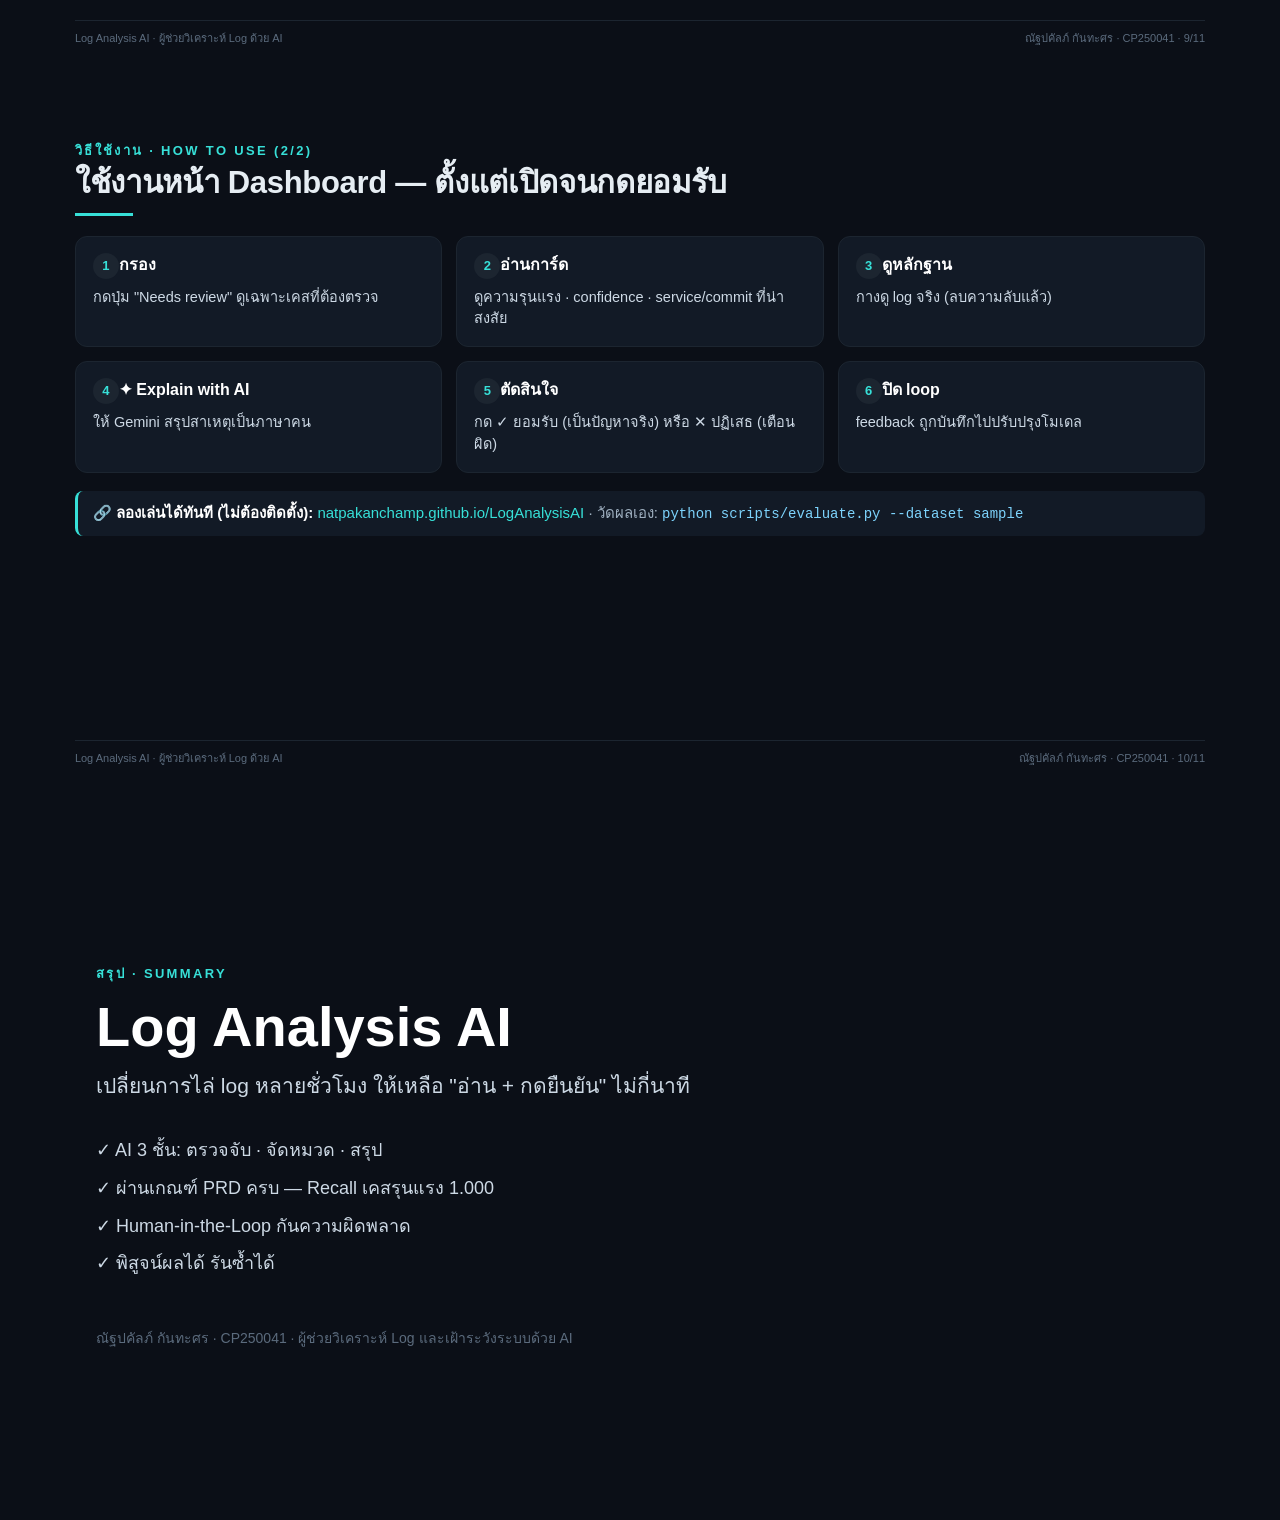
==== commit 85221f7a: "docs: add live GitHub Pages demo link to presentation (cover + how-to)" ====
--- a/docs/LogAnalysisAI_Presentation.html
+++ b/docs/LogAnalysisAI_Presentation.html
@@ -31,7 +31,11 @@
   .cover-sub { font-size: 25px; color: #cdd9e5; margin-top: 8px; }
   .cover-rule { height: 4px; width: 90px; background: #37e0d8; margin: 26px 0; }
   .cover-tag { font-size: 17px; color: #8fa3b5; letter-spacing: 0.01em; }
-  .cover-by { margin-top: 60px; font-size: 16px; line-height: 2; }
+  .cover-demo { margin-top: 30px; font-size: 17px; color: #cdd9e5; font-weight: 700;
+                background: #102733; border: 1px solid #1f5140; border-left: 4px solid #37e0d8;
+                border-radius: 10px; padding: 12px 18px; display: inline-block; }
+  .cover-demo a { color: #37e0d8; text-decoration: none; }
+  .cover-by { margin-top: 34px; font-size: 16px; line-height: 2; }
   .cover-by .lbl { color: #5b6b7d; display: inline-block; width: 64px; font-size: 13px; }
   .cover-by b { color: #37e0d8; }
 
@@ -113,6 +117,8 @@
       <div class="cover-sub">ผู้ช่วยวิเคราะห์ Log และเฝ้าระวังระบบด้วย AI</div>
       <div class="cover-rule"></div>
       <div class="cover-tag">ตรวจจับความผิดปกติ &rarr; วิเคราะห์ต้นเหตุ &rarr; แจ้งเตือนอัจฉริยะ &rarr; ให้คนยืนยัน</div>
+      <div class="cover-demo">🔗 Live demo &nbsp;
+        <a href="https://natpakanchamp.github.io/LogAnalysisAI/">natpakanchamp.github.io/LogAnalysisAI</a></div>
       <div class="cover-by">
         <div><span class="lbl">ผู้จัดทำ</span><b>ณัฐปคัลภ์ กันทะศร</b> &nbsp;(Natpakan Kanthasorn)</div>
         <div><span class="lbl">รหัส</span><b>CP250041</b> &nbsp;&middot;&nbsp; CP Scholarship AI PM Track &middot; True Digital Academy</div>
@@ -298,7 +304,9 @@
         <div class="use"><div class="use-n">5</div><b>ตัดสินใจ</b><br>กด ✓ ยอมรับ (เป็นปัญหาจริง) หรือ ✕ ปฏิเสธ (เตือนผิด)</div>
         <div class="use"><div class="use-n">6</div><b>ปิด loop</b><br>feedback ถูกบันทึกไปปรับปรุงโมเดล</div>
       </div>
-      <p class="note">วัดผลตัวเองได้: <code>python scripts/evaluate.py --dataset sample</code> → เห็น PASS/FAIL ทุกตัวชี้วัด</p>
+      <p class="note">🔗 <b>ลองเล่นได้ทันที (ไม่ต้องติดตั้ง):</b>
+        <a href="https://natpakanchamp.github.io/LogAnalysisAI/" style="color:#37e0d8;text-decoration:none">natpakanchamp.github.io/LogAnalysisAI</a>
+        &middot; วัดผลเอง: <code>python scripts/evaluate.py --dataset sample</code></p>
     </div>
       <div class="foot"><span>Log Analysis AI &middot; ผู้ช่วยวิเคราะห์ Log ด้วย AI</span>
         <span>ณัฐปคัลภ์ กันทะศร &middot; CP250041 &middot; 10/11</span></div>
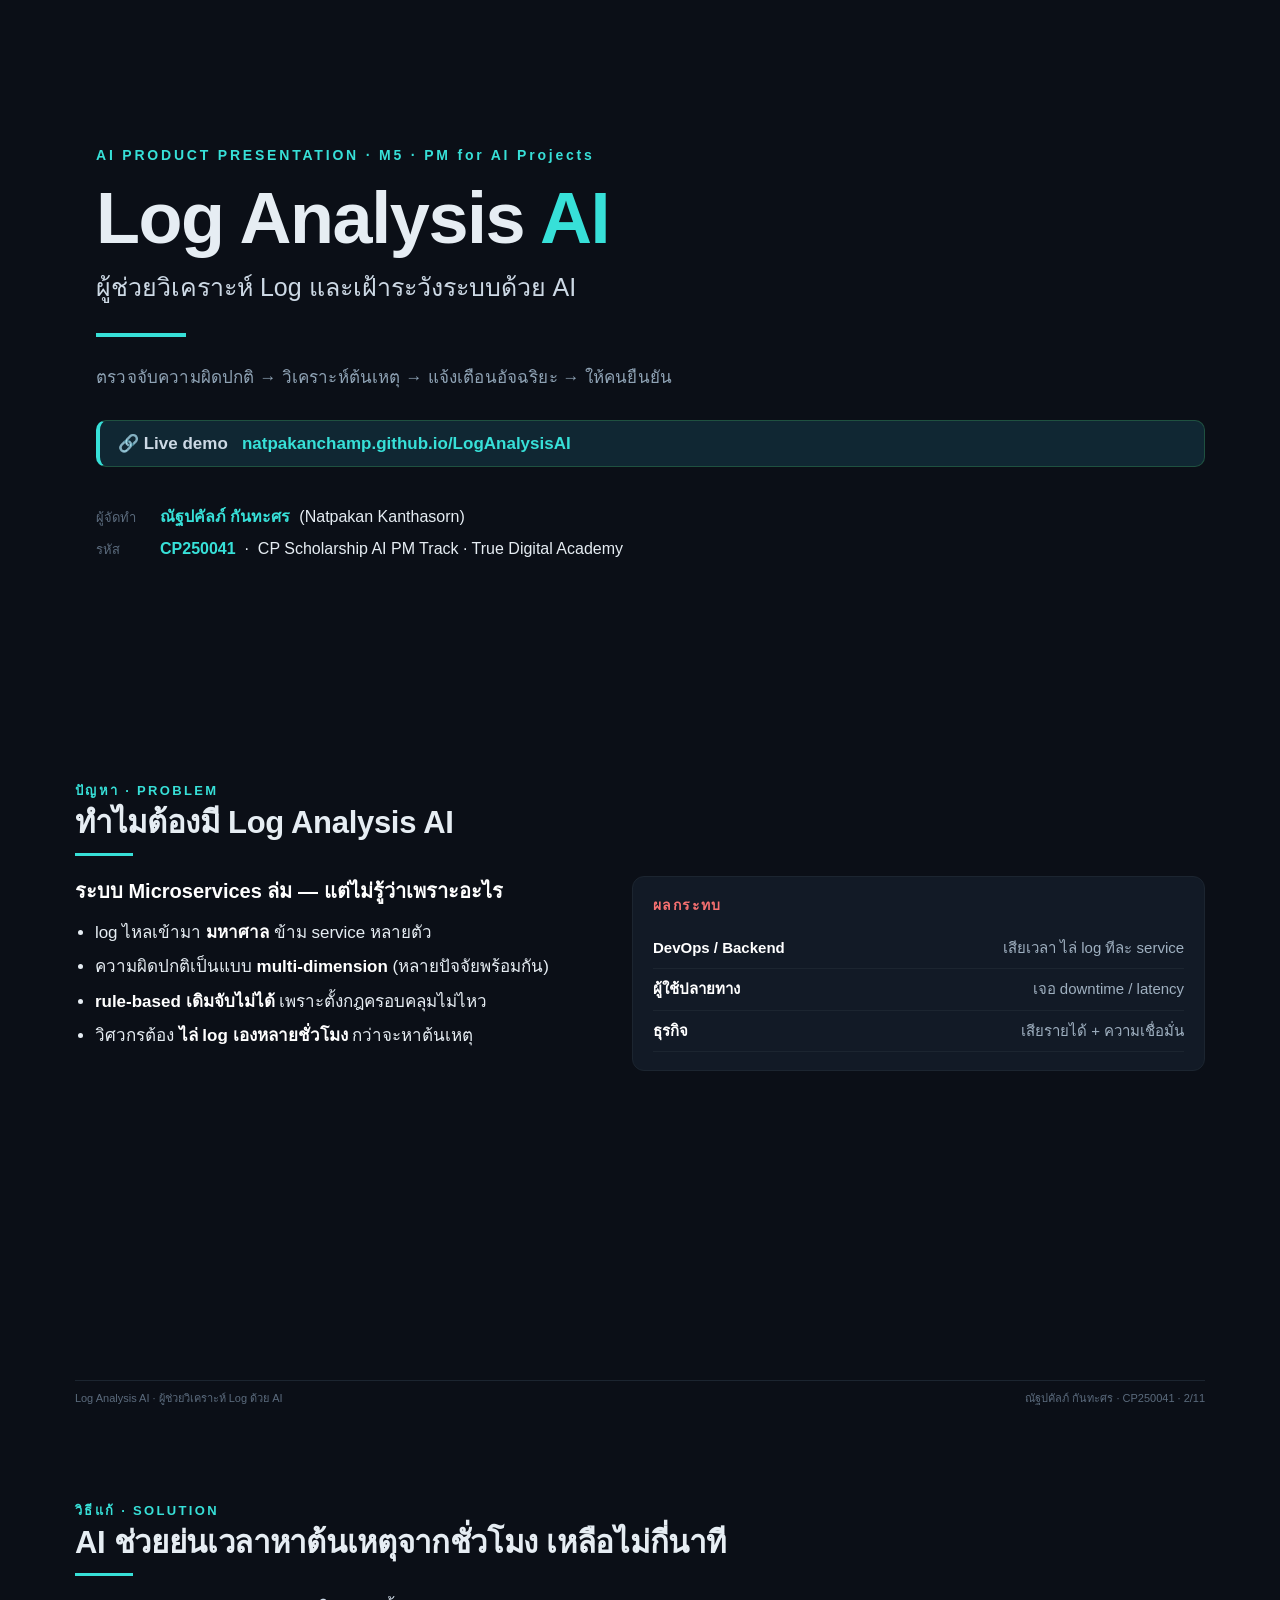
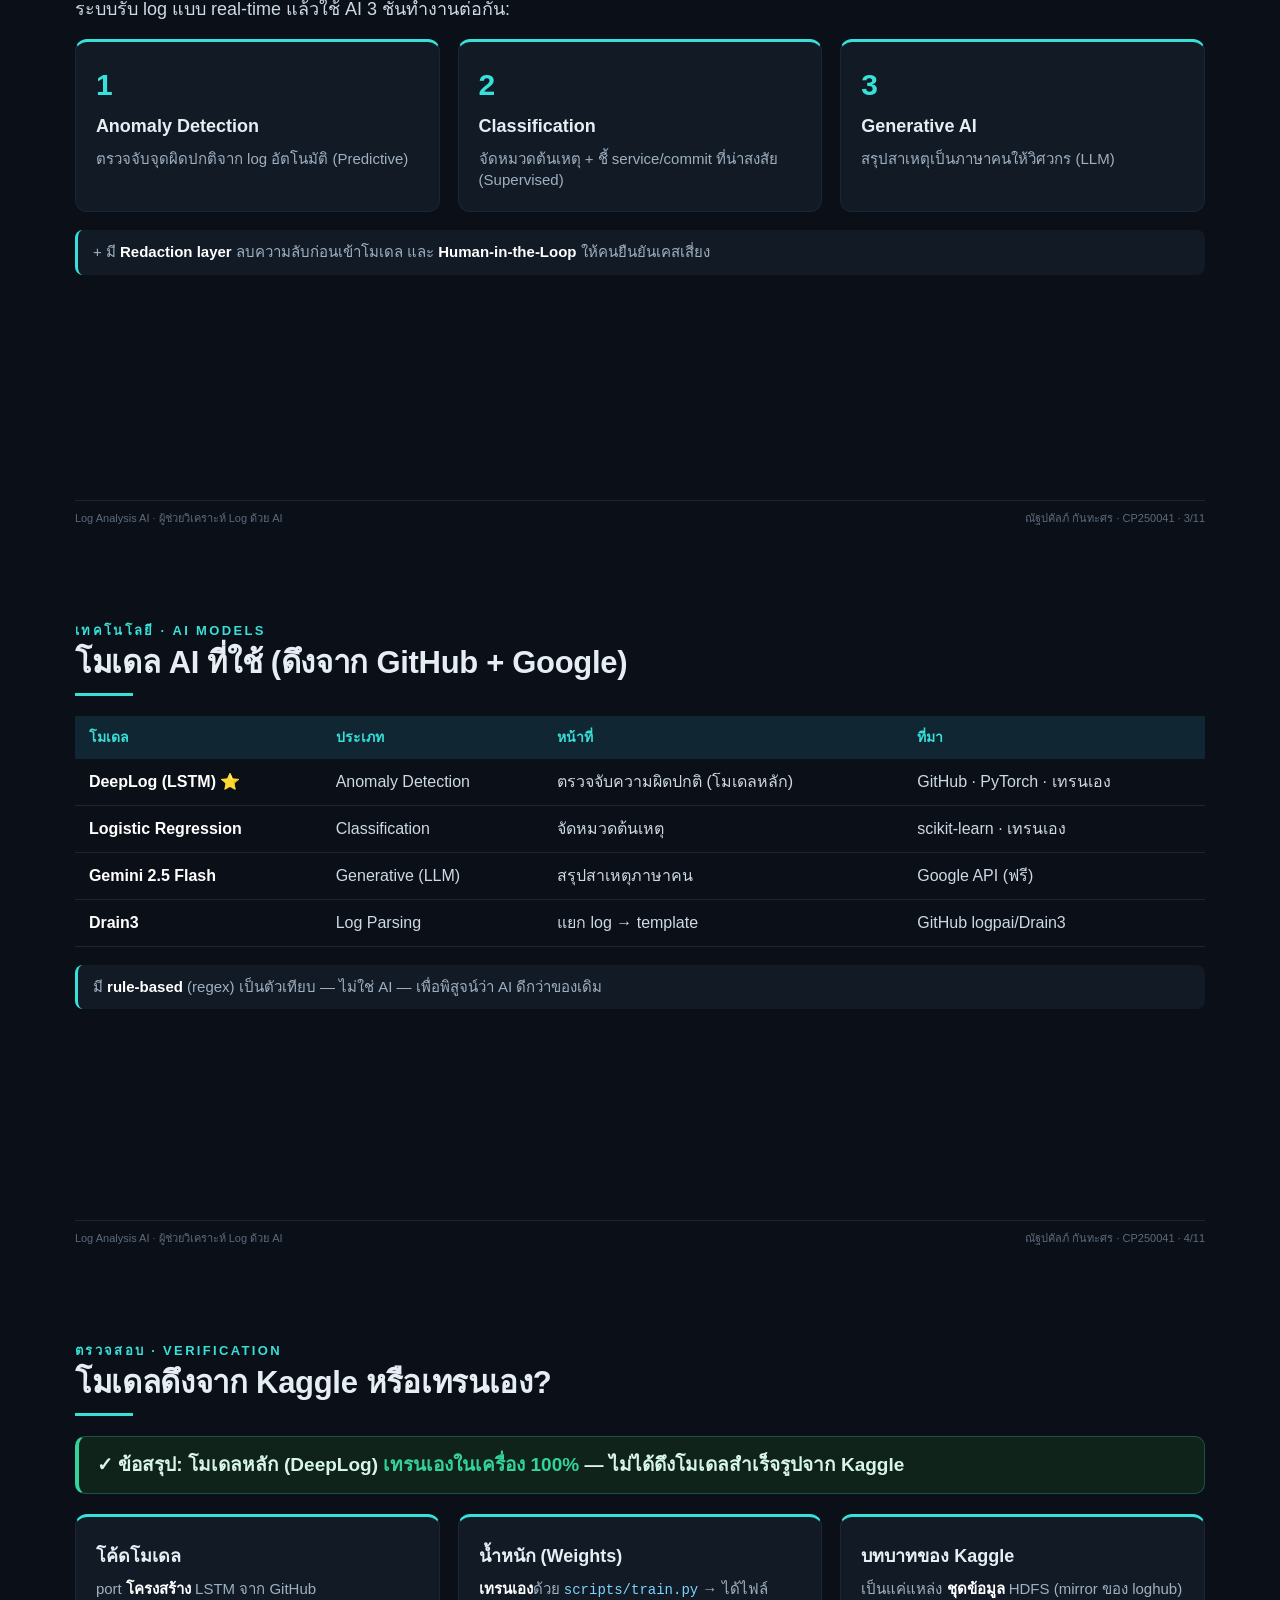
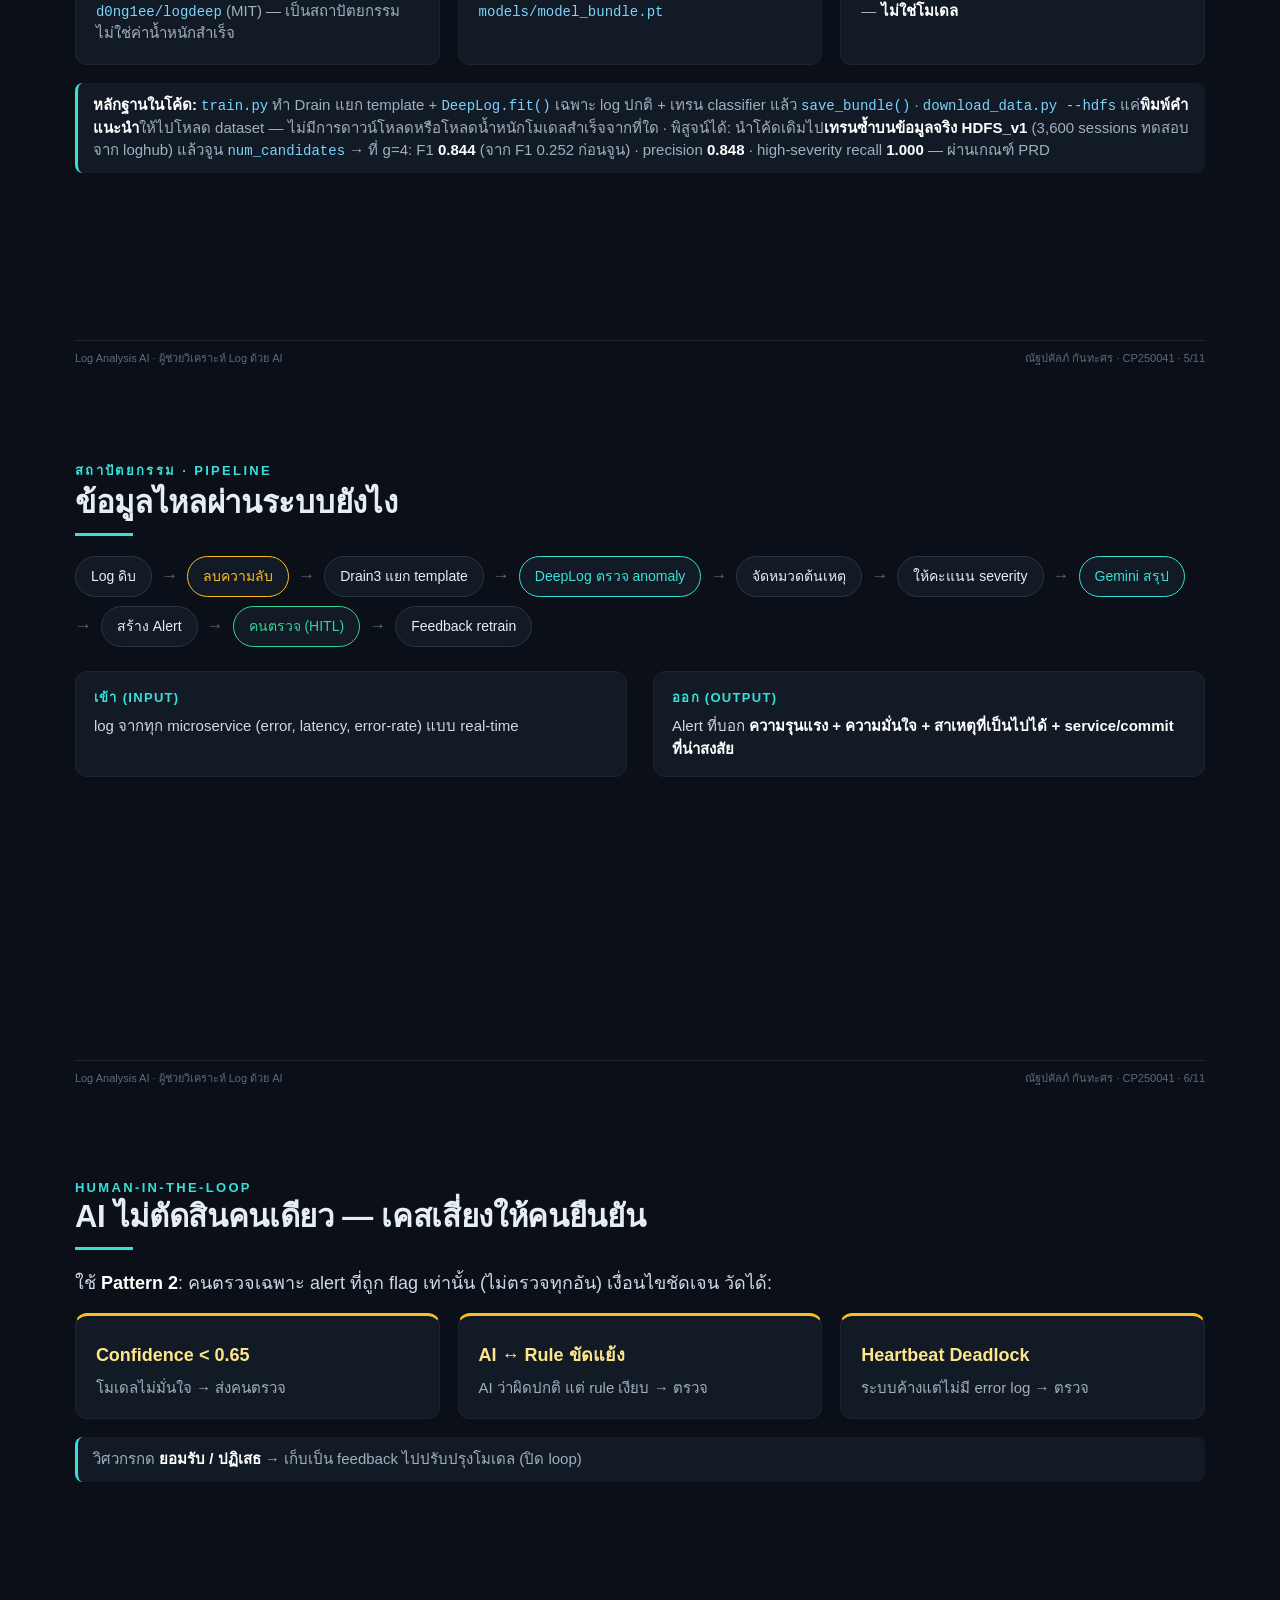
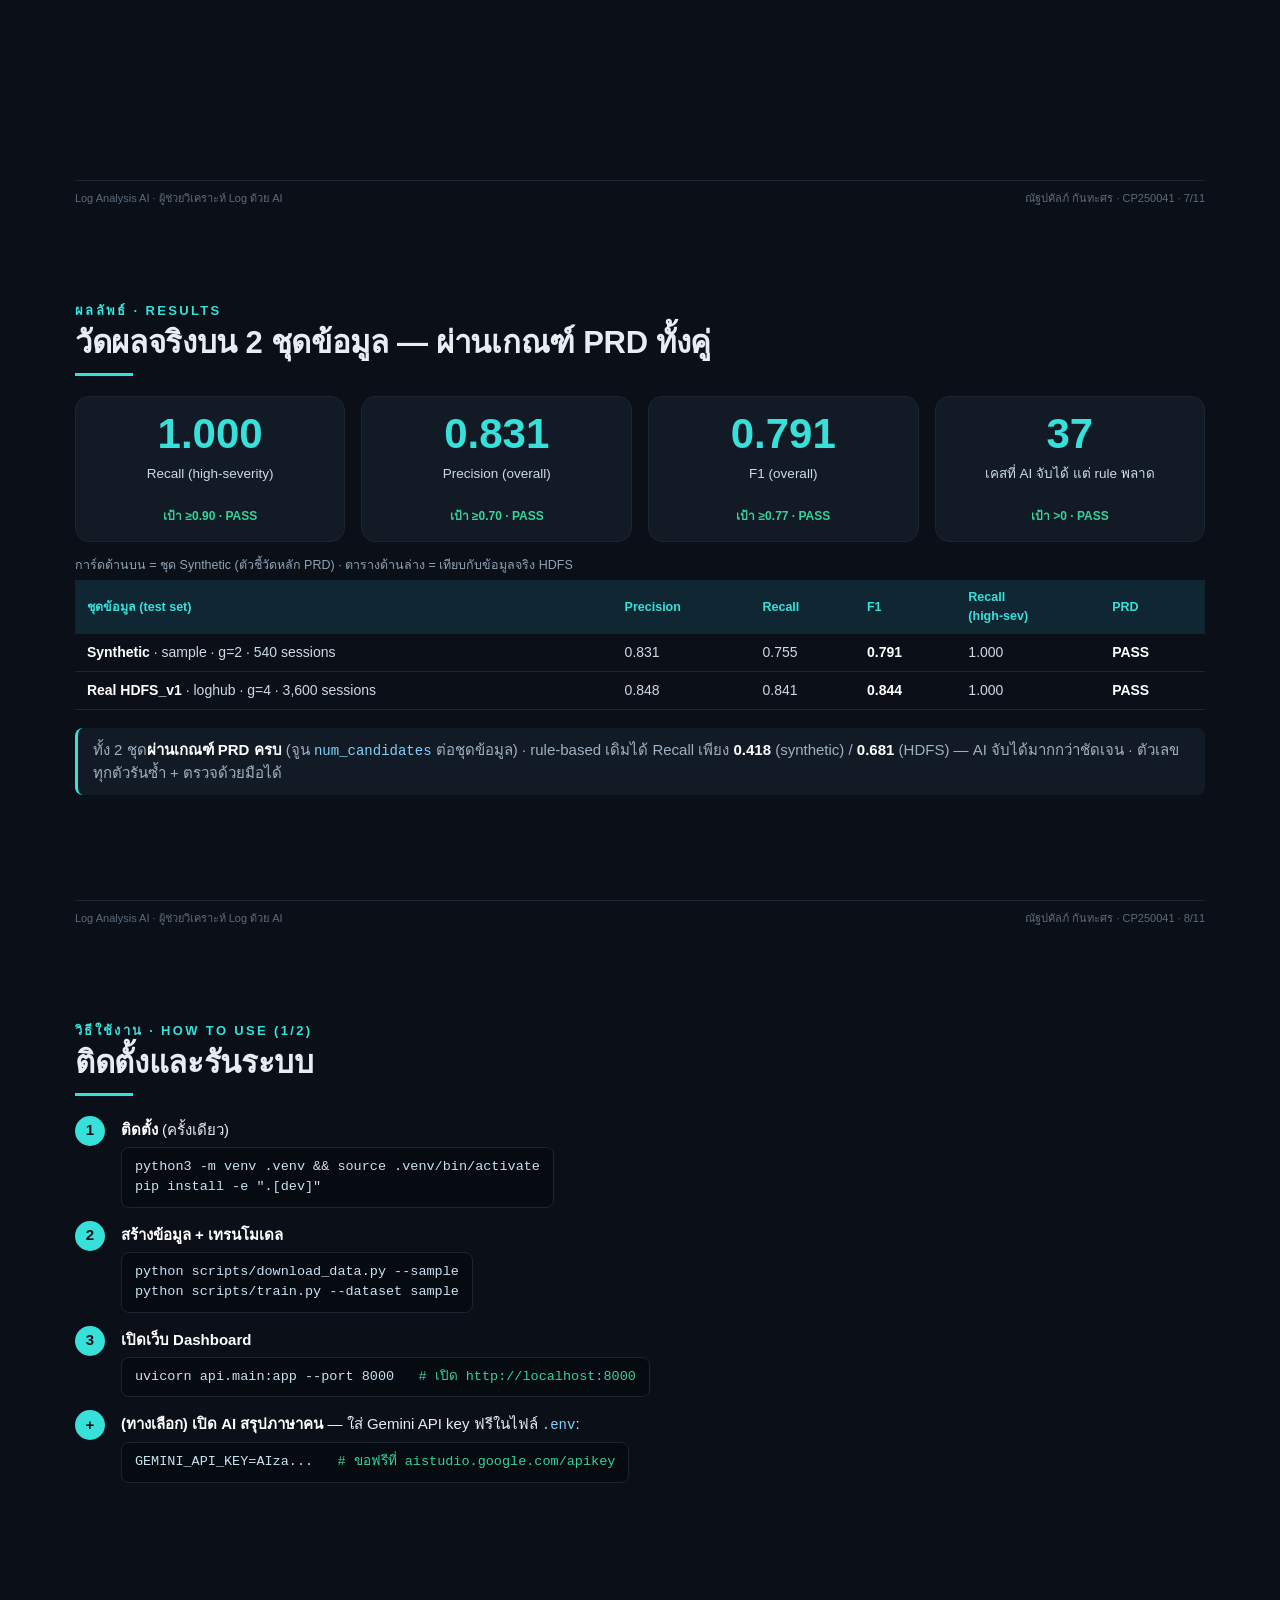
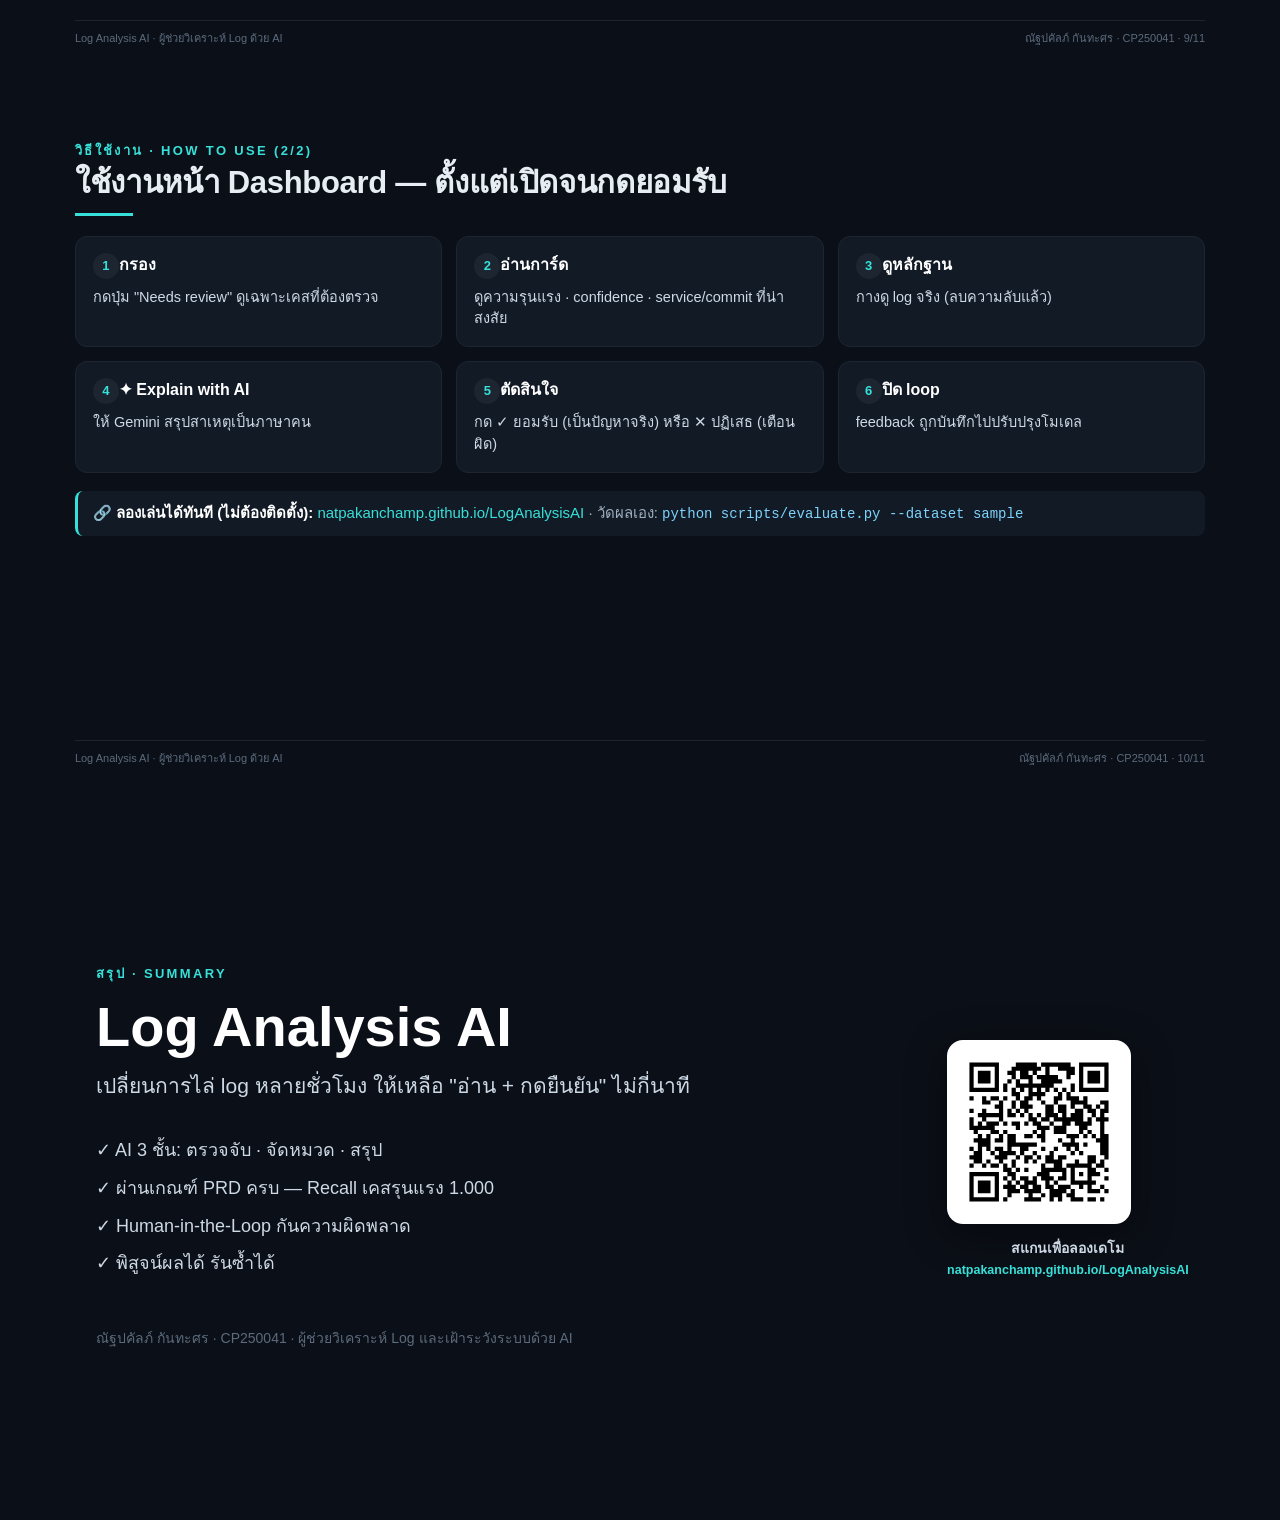
==== commit 2f805631: "docs: add demo QR code to closing slide" ====
--- a/docs/LogAnalysisAI_Presentation.html
+++ b/docs/LogAnalysisAI_Presentation.html
@@ -110,6 +110,13 @@
   .close-points { font-size: 18px; line-height: 2.1; color: #cdd9e5; }
   .close-points div { }
   .close-by { margin-top: 44px; color: #5b6b7d; font-size: 14px; }
+  .close-qr { position: absolute; right: 0.95in; top: 50%; transform: translateY(-50%);
+              text-align: center; }
+  .qr-box { width: 184px; height: 184px; background: #fff; border-radius: 16px; padding: 14px;
+            box-shadow: 0 10px 40px rgba(0,0,0,0.45); }
+  .qr-box svg { display: block; }
+  .qr-cap { margin-top: 14px; color: #cdd9e5; font-size: 14px; font-weight: 700; line-height: 1.5; }
+  .qr-cap span { color: #37e0d8; font-size: 12.5px; font-weight: 600; }
 </style></head><body>
 <section class="slide cover">
       <div class="cover-kicker">AI PRODUCT PRESENTATION &middot; M5 · PM for AI Projects</div>
@@ -322,4 +329,8 @@
         <div>✓ พิสูจน์ผลได้ รันซ้ำได้</div>
       </div>
       <div class="close-by">ณัฐปคัลภ์ กันทะศร &middot; CP250041 &middot; ผู้ช่วยวิเคราะห์ Log และเฝ้าระวังระบบด้วย AI</div>
+      <div class="close-qr">
+        <div class="qr-box"><svg width="100%" height="100%" version="1.1" viewBox="0 0 37 37" xmlns="http://www.w3.org/2000/svg"><path d="M2,2H3V3H2zM3,2H4V3H3zM4,2H5V3H4zM5,2H6V3H5zM6,2H7V3H6zM7,2H8V3H7zM8,2H9V3H8zM13,2H14V3H13zM14,2H15V3H14zM15,2H16V3H15zM16,2H17V3H16zM17,2H18V3H17zM19,2H20V3H19zM20,2H21V3H20zM21,2H22V3H21zM22,2H23V3H22zM23,2H24V3H23zM24,2H25V3H24zM25,2H26V3H25zM28,2H29V3H28zM29,2H30V3H29zM30,2H31V3H30zM31,2H32V3H31zM32,2H33V3H32zM33,2H34V3H33zM34,2H35V3H34zM2,3H3V4H2zM8,3H9V4H8zM12,3H13V4H12zM13,3H14V4H13zM14,3H15V4H14zM15,3H16V4H15zM16,3H17V4H16zM17,3H18V4H17zM18,3H19V4H18zM20,3H21V4H20zM23,3H24V4H23zM24,3H25V4H24zM25,3H26V4H25zM26,3H27V4H26zM28,3H29V4H28zM34,3H35V4H34zM2,4H3V5H2zM4,4H5V5H4zM5,4H6V5H5zM6,4H7V5H6zM8,4H9V5H8zM11,4H12V5H11zM12,4H13V5H12zM14,4H15V5H14zM15,4H16V5H15zM17,4H18V5H17zM20,4H21V5H20zM25,4H26V5H25zM26,4H27V5H26zM28,4H29V5H28zM30,4H31V5H30zM31,4H32V5H31zM32,4H33V5H32zM34,4H35V5H34zM2,5H3V6H2zM4,5H5V6H4zM5,5H6V6H5zM6,5H7V6H6zM8,5H9V6H8zM12,5H13V6H12zM14,5H15V6H14zM15,5H16V6H15zM16,5H17V6H16zM18,5H19V6H18zM19,5H20V6H19zM20,5H21V6H20zM21,5H22V6H21zM22,5H23V6H22zM25,5H26V6H25zM28,5H29V6H28zM30,5H31V6H30zM31,5H32V6H31zM32,5H33V6H32zM34,5H35V6H34zM2,6H3V7H2zM4,6H5V7H4zM5,6H6V7H5zM6,6H7V7H6zM8,6H9V7H8zM11,6H12V7H11zM13,6H14V7H13zM16,6H17V7H16zM19,6H20V7H19zM20,6H21V7H20zM21,6H22V7H21zM22,6H23V7H22zM23,6H24V7H23zM28,6H29V7H28zM30,6H31V7H30zM31,6H32V7H31zM32,6H33V7H32zM34,6H35V7H34zM2,7H3V8H2zM8,7H9V8H8zM10,7H11V8H10zM13,7H14V8H13zM14,7H15V8H14zM15,7H16V8H15zM16,7H17V8H16zM17,7H18V8H17zM18,7H19V8H18zM19,7H20V8H19zM20,7H21V8H20zM21,7H22V8H21zM26,7H27V8H26zM28,7H29V8H28zM34,7H35V8H34zM2,8H3V9H2zM3,8H4V9H3zM4,8H5V9H4zM5,8H6V9H5zM6,8H7V9H6zM7,8H8V9H7zM8,8H9V9H8zM10,8H11V9H10zM12,8H13V9H12zM14,8H15V9H14zM16,8H17V9H16zM18,8H19V9H18zM20,8H21V9H20zM22,8H23V9H22zM24,8H25V9H24zM26,8H27V9H26zM28,8H29V9H28zM29,8H30V9H29zM30,8H31V9H30zM31,8H32V9H31zM32,8H33V9H32zM33,8H34V9H33zM34,8H35V9H34zM12,9H13V10H12zM13,9H14V10H13zM16,9H17V10H16zM17,9H18V10H17zM18,9H19V10H18zM19,9H20V10H19zM23,9H24V10H23zM25,9H26V10H25zM2,10H3V11H2zM5,10H6V11H5zM7,10H8V11H7zM8,10H9V11H8zM10,10H11V11H10zM13,10H14V11H13zM15,10H16V11H15zM16,10H17V11H16zM18,10H19V11H18zM22,10H23V11H22zM23,10H24V11H23zM25,10H26V11H25zM26,10H27V11H26zM27,10H28V11H27zM29,10H30V11H29zM5,11H6V12H5zM6,11H7V12H6zM9,11H10V12H9zM12,11H13V12H12zM14,11H15V12H14zM15,11H16V12H15zM19,11H20V12H19zM22,11H23V12H22zM26,11H27V12H26zM27,11H28V12H27zM28,11H29V12H28zM29,11H30V12H29zM33,11H34V12H33zM34,11H35V12H34zM8,12H9V13H8zM9,12H10V13H9zM12,12H13V13H12zM14,12H15V13H14zM15,12H16V13H15zM16,12H17V13H16zM20,12H21V13H20zM21,12H22V13H21zM23,12H24V13H23zM24,12H25V13H24zM26,12H27V13H26zM29,12H30V13H29zM30,12H31V13H30zM32,12H33V13H32zM34,12H35V13H34zM2,13H3V14H2zM5,13H6V14H5zM9,13H10V14H9zM11,13H12V14H11zM13,13H14V14H13zM15,13H16V14H15zM20,13H21V14H20zM21,13H22V14H21zM23,13H24V14H23zM24,13H25V14H24zM27,13H28V14H27zM28,13H29V14H28zM30,13H31V14H30zM31,13H32V14H31zM33,13H34V14H33zM34,13H35V14H34zM4,14H5V15H4zM5,14H6V15H5zM6,14H7V15H6zM7,14H8V15H7zM8,14H9V15H8zM9,14H10V15H9zM11,14H12V15H11zM12,14H13V15H12zM14,14H15V15H14zM16,14H17V15H16zM18,14H19V15H18zM20,14H21V15H20zM21,14H22V15H21zM22,14H23V15H22zM24,14H25V15H24zM26,14H27V15H26zM27,14H28V15H27zM28,14H29V15H28zM31,14H32V15H31zM33,14H34V15H33zM2,15H3V16H2zM5,15H6V16H5zM9,15H10V16H9zM16,15H17V16H16zM17,15H18V16H17zM19,15H20V16H19zM20,15H21V16H20zM22,15H23V16H22zM23,15H24V16H23zM24,15H25V16H24zM25,15H26V16H25zM26,15H27V16H26zM27,15H28V16H27zM28,15H29V16H28zM30,15H31V16H30zM32,15H33V16H32zM33,15H34V16H33zM34,15H35V16H34zM2,16H3V17H2zM4,16H5V17H4zM6,16H7V17H6zM7,16H8V17H7zM8,16H9V17H8zM10,16H11V17H10zM12,16H13V17H12zM13,16H14V17H13zM15,16H16V17H15zM17,16H18V17H17zM18,16H19V17H18zM21,16H22V17H21zM24,16H25V17H24zM25,16H26V17H25zM27,16H28V17H27zM28,16H29V17H28zM29,16H30V17H29zM30,16H31V17H30zM33,16H34V17H33zM2,17H3V18H2zM3,17H4V18H3zM4,17H5V18H4zM5,17H6V18H5zM6,17H7V18H6zM7,17H8V18H7zM13,17H14V18H13zM18,17H19V18H18zM19,17H20V18H19zM20,17H21V18H20zM22,17H23V18H22zM23,17H24V18H23zM24,17H25V18H24zM28,17H29V18H28zM29,17H30V18H29zM33,17H34V18H33zM3,18H4V19H3zM7,18H8V19H7zM8,18H9V19H8zM10,18H11V19H10zM17,18H18V19H17zM19,18H20V19H19zM22,18H23V19H22zM23,18H24V19H23zM24,18H25V19H24zM28,18H29V19H28zM30,18H31V19H30zM33,18H34V19H33zM4,19H5V20H4zM6,19H7V20H6zM9,19H10V20H9zM11,19H12V20H11zM12,19H13V20H12zM15,19H16V20H15zM16,19H17V20H16zM18,19H19V20H18zM19,19H20V20H19zM25,19H26V20H25zM26,19H27V20H26zM27,19H28V20H27zM29,19H30V20H29zM31,19H32V20H31zM33,19H34V20H33zM34,19H35V20H34zM3,20H4V21H3zM4,20H5V21H4zM5,20H6V21H5zM6,20H7V21H6zM8,20H9V21H8zM9,20H10V21H9zM11,20H12V21H11zM12,20H13V21H12zM19,20H20V21H19zM23,20H24V21H23zM26,20H27V21H26zM32,20H33V21H32zM33,20H34V21H33zM34,20H35V21H34zM4,21H5V22H4zM5,21H6V22H5zM6,21H7V22H6zM11,21H12V22H11zM12,21H13V22H12zM13,21H14V22H13zM14,21H15V22H14zM15,21H16V22H15zM16,21H17V22H16zM17,21H18V22H17zM24,21H25V22H24zM25,21H26V22H25zM26,21H27V22H26zM27,21H28V22H27zM29,21H30V22H29zM33,21H34V22H33zM34,21H35V22H34zM2,22H3V23H2zM4,22H5V23H4zM6,22H7V23H6zM8,22H9V23H8zM9,22H10V23H9zM11,22H12V23H11zM14,22H15V23H14zM15,22H16V23H15zM19,22H20V23H19zM22,22H23V23H22zM25,22H26V23H25zM27,22H28V23H27zM33,22H34V23H33zM34,22H35V23H34zM3,23H4V24H3zM4,23H5V24H4zM7,23H8V24H7zM9,23H10V24H9zM10,23H11V24H10zM11,23H12V24H11zM12,23H13V24H12zM14,23H15V24H14zM17,23H18V24H17zM21,23H22V24H21zM26,23H27V24H26zM28,23H29V24H28zM33,23H34V24H33zM34,23H35V24H34zM2,24H3V25H2zM3,24H4V25H3zM4,24H5V25H4zM8,24H9V25H8zM9,24H10V25H9zM10,24H11V25H10zM13,24H14V25H13zM15,24H16V25H15zM16,24H17V25H16zM18,24H19V25H18zM20,24H21V25H20zM21,24H22V25H21zM23,24H24V25H23zM24,24H25V25H24zM30,24H31V25H30zM31,24H32V25H31zM34,24H35V25H34zM3,25H4V26H3zM4,25H5V26H4zM6,25H7V26H6zM9,25H10V26H9zM12,25H13V26H12zM15,25H16V26H15zM17,25H18V26H17zM20,25H21V26H20zM21,25H22V26H21zM22,25H23V26H22zM23,25H24V26H23zM27,25H28V26H27zM30,25H31V26H30zM31,25H32V26H31zM33,25H34V26H33zM2,26H3V27H2zM5,26H6V27H5zM7,26H8V27H7zM8,26H9V27H8zM10,26H11V27H10zM12,26H13V27H12zM19,26H20V27H19zM22,26H23V27H22zM23,26H24V27H23zM25,26H26V27H25zM26,26H27V27H26zM27,26H28V27H27zM28,26H29V27H28zM29,26H30V27H29zM30,26H31V27H30zM32,26H33V27H32zM33,26H34V27H33zM10,27H11V28H10zM11,27H12V28H11zM13,27H14V28H13zM15,27H16V28H15zM19,27H20V28H19zM20,27H21V28H20zM21,27H22V28H21zM22,27H23V28H22zM23,27H24V28H23zM24,27H25V28H24zM26,27H27V28H26zM30,27H31V28H30zM31,27H32V28H31zM34,27H35V28H34zM2,28H3V29H2zM3,28H4V29H3zM4,28H5V29H4zM5,28H6V29H5zM6,28H7V29H6zM7,28H8V29H7zM8,28H9V29H8zM11,28H12V29H11zM12,28H13V29H12zM18,28H19V29H18zM19,28H20V29H19zM20,28H21V29H20zM24,28H25V29H24zM26,28H27V29H26zM28,28H29V29H28zM30,28H31V29H30zM31,28H32V29H31zM32,28H33V29H32zM2,29H3V30H2zM8,29H9V30H8zM10,29H11V30H10zM12,29H13V30H12zM14,29H15V30H14zM15,29H16V30H15zM17,29H18V30H17zM19,29H20V30H19zM20,29H21V30H20zM21,29H22V30H21zM23,29H24V30H23zM24,29H25V30H24zM26,29H27V30H26zM30,29H31V30H30zM34,29H35V30H34zM2,30H3V31H2zM4,30H5V31H4zM5,30H6V31H5zM6,30H7V31H6zM8,30H9V31H8zM11,30H12V31H11zM13,30H14V31H13zM15,30H16V31H15zM16,30H17V31H16zM17,30H18V31H17zM20,30H21V31H20zM22,30H23V31H22zM26,30H27V31H26zM27,30H28V31H27zM28,30H29V31H28zM29,30H30V31H29zM30,30H31V31H30zM31,30H32V31H31zM2,31H3V32H2zM4,31H5V32H4zM5,31H6V32H5zM6,31H7V32H6zM8,31H9V32H8zM10,31H11V32H10zM11,31H12V32H11zM12,31H13V32H12zM14,31H15V32H14zM15,31H16V32H15zM17,31H18V32H17zM18,31H19V32H18zM20,31H21V32H20zM21,31H22V32H21zM23,31H24V32H23zM24,31H25V32H24zM25,31H26V32H25zM28,31H29V32H28zM30,31H31V32H30zM33,31H34V32H33zM2,32H3V33H2zM4,32H5V33H4zM5,32H6V33H5zM6,32H7V33H6zM8,32H9V33H8zM11,32H12V33H11zM12,32H13V33H12zM13,32H14V33H13zM15,32H16V33H15zM16,32H17V33H16zM17,32H18V33H17zM18,32H19V33H18zM21,32H22V33H21zM22,32H23V33H22zM23,32H24V33H23zM24,32H25V33H24zM26,32H27V33H26zM30,32H31V33H30zM31,32H32V33H31zM32,32H33V33H32zM34,32H35V33H34zM2,33H3V34H2zM8,33H9V34H8zM11,33H12V34H11zM16,33H17V34H16zM19,33H20V34H19zM21,33H22V34H21zM22,33H23V34H22zM23,33H24V34H23zM25,33H26V34H25zM26,33H27V34H26zM2,34H3V35H2zM3,34H4V35H3zM4,34H5V35H4zM5,34H6V35H5zM6,34H7V35H6zM7,34H8V35H7zM8,34H9V35H8zM10,34H11V35H10zM15,34H16V35H15zM16,34H17V35H16zM17,34H18V35H17zM18,34H19V35H18zM21,34H22V35H21zM23,34H24V35H23zM26,34H27V35H26zM27,34H28V35H27zM28,34H29V35H28zM30,34H31V35H30zM31,34H32V35H31zM33,34H34V35H33z" id="qr-path" fill="#000000" fill-opacity="1" fill-rule="nonzero" stroke="none" /></svg></div>
+        <div class="qr-cap">สแกนเพื่อลองเดโม<br><span>natpakanchamp.github.io/LogAnalysisAI</span></div>
+      </div>
     </section></body></html>
